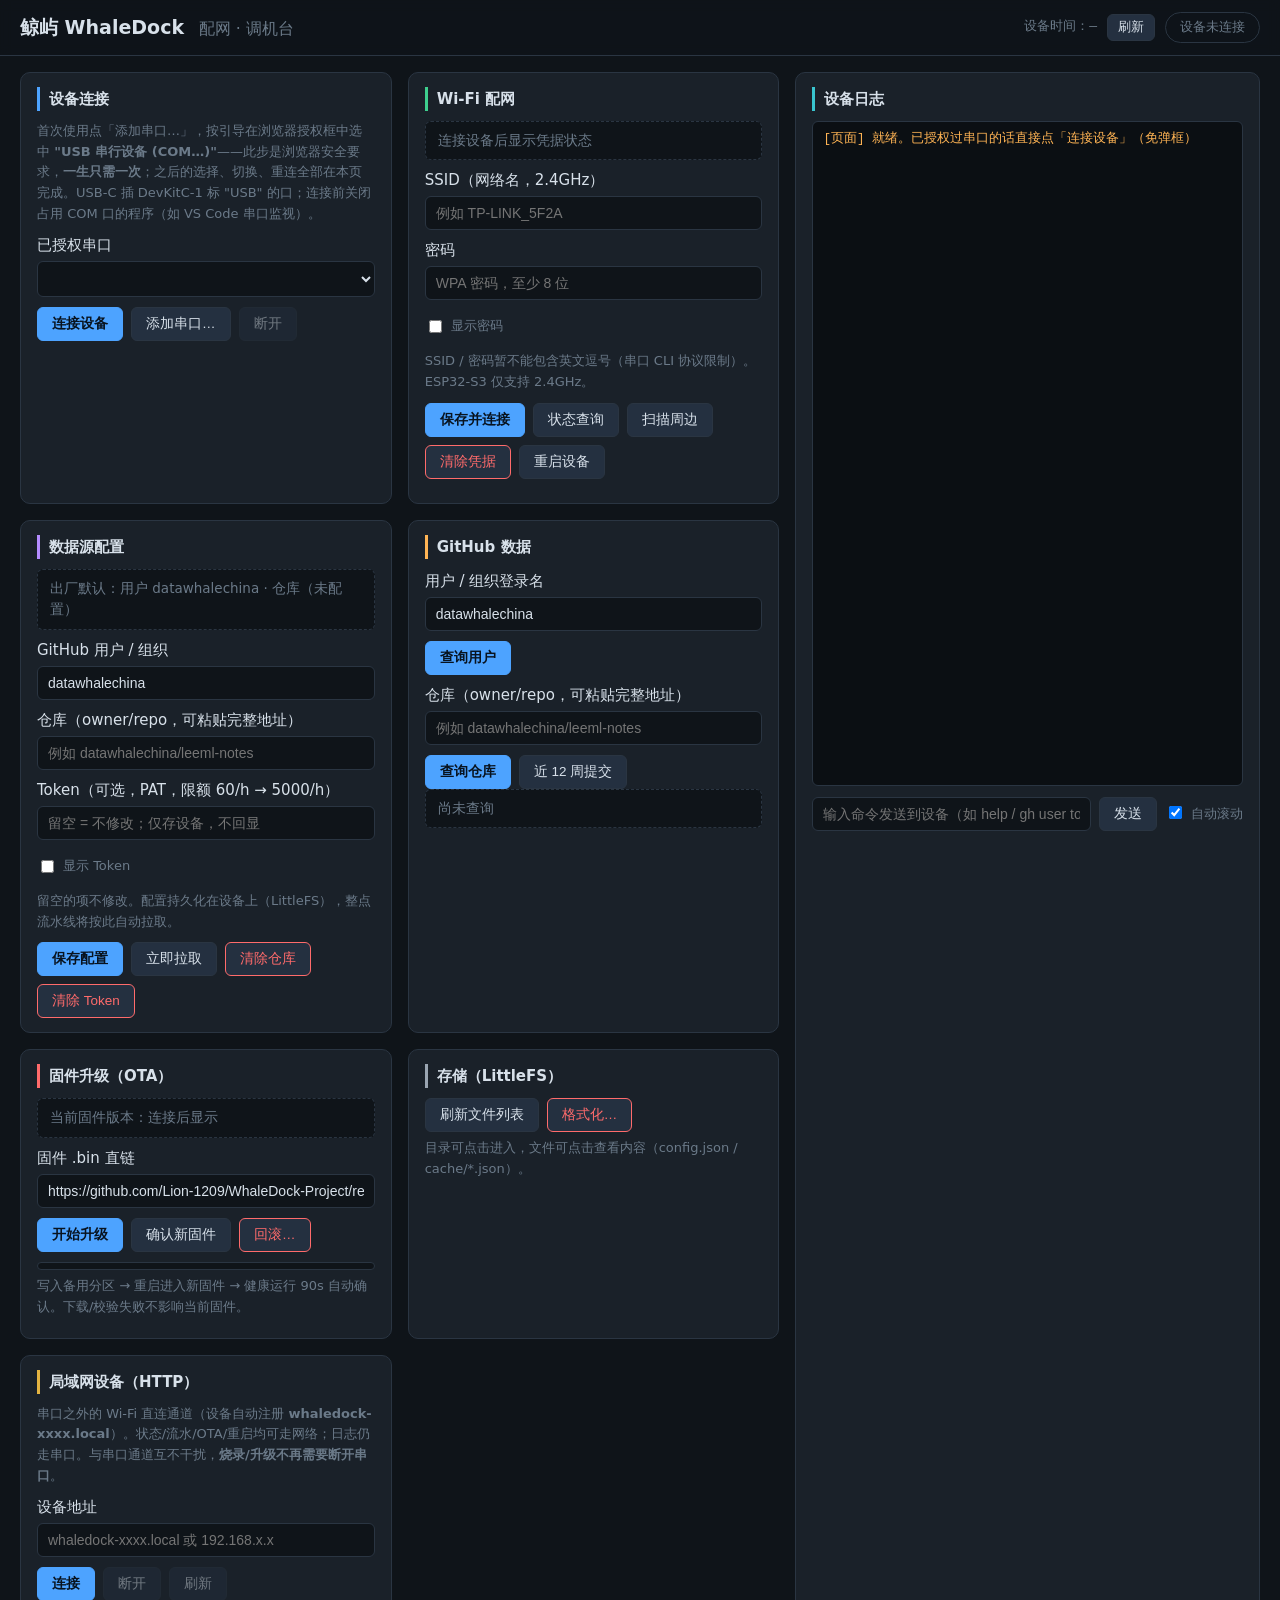
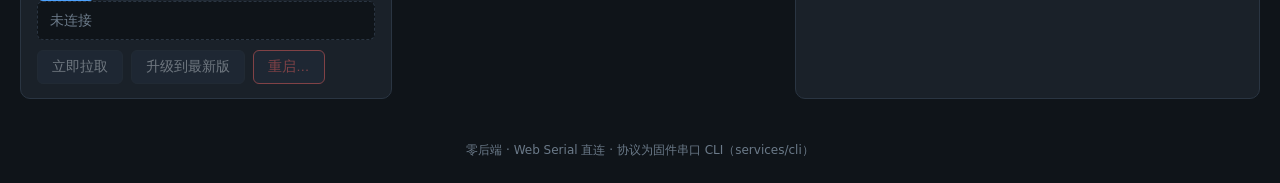
==== console/index.html @ 6c47d434 "feat: 设备 HTTP API + mDNS（D2）——局域网通道 + console 网络设备卡 固件（services/webapi）： - WebServer(:80) JSON 接口：/a" ====
<!doctype html>
<html lang="zh-CN">
<head>
  <meta charset="utf-8">
  <meta name="viewport" content="width=device-width, initial-scale=1">
  <title>鲸屿 WhaleDock · 配网调机台</title>
  <link rel="stylesheet" href="css/style.css">
</head>
<body>
  <header>
    <h1>鲸屿 WhaleDock <small>配网 · 调机台</small></h1>
    <div class="header-right">
      <span id="dev-time" class="dev-time">设备时间：—</span>
      <button id="btn-time" class="ghost">刷新</button>
      <div id="badge" class="badge off">设备未连接</div>
    </div>
  </header>

  <main>
    <!-- 仪表盘网格：控制卡 2×2 + 存储跨列，日志右区通栏（见 style.css 布局规则） -->

      <section class="card c-device">
        <h2>设备连接</h2>
        <p class="hint">首次使用点「添加串口…」，按引导在浏览器授权框中选中 <b>"USB 串行设备 (COM…)"</b>——此步是浏览器安全要求，<b>一生只需一次</b>；之后的选择、切换、重连全部在本页完成。USB-C 插 DevKitC-1 标 "USB" 的口；连接前关闭占用 COM 口的程序（如 VS Code 串口监视）。</p>
        <label id="port-area" hidden>已授权串口
          <select id="port-select"></select>
        </label>
        <div class="row">
          <button id="btn-connect" class="primary">连接设备</button>
          <button id="btn-add">添加串口…</button>
          <button id="btn-disconnect" disabled>断开</button>
        </div>
        <div id="pick-modal" class="modal" hidden>
          <div class="modal-box">
            <h3>浏览器串口授权（仅首次）</h3>
            <p>点「继续」后，浏览器会弹出它自己的串口选择框：<br>选择名称为 <b>USB 串行设备 (COM…)</b> 的端口并点「连接」。<br>这是浏览器的安全机制，授权一次后本页将直接连接，不再出现。</p>
            <div class="row">
              <button id="btn-pick-go" class="primary">继续</button>
              <button id="btn-pick-cancel">取消</button>
            </div>
          </div>
        </div>
      </section>

      <section class="card c-wifi">
        <h2>Wi-Fi 配网</h2>
        <div id="wifi-state" class="wifi-state">连接设备后显示凭据状态</div>
        <form id="wifi-form">
          <label>SSID（网络名，2.4GHz）
            <input id="ssid" type="text" placeholder="例如 TP-LINK_5F2A" autocomplete="off" required>
          </label>
          <label>密码
            <input id="pass" type="password" placeholder="WPA 密码，至少 8 位" autocomplete="off" minlength="8" required>
          </label>
          <label class="inline"><input id="show-pass" type="checkbox"> 显示密码</label>
          <p class="hint">SSID / 密码暂不能包含英文逗号（串口 CLI 协议限制）。ESP32-S3 仅支持 2.4GHz。</p>
          <div class="row">
            <button type="submit" class="primary">保存并连接</button>
            <button type="button" id="btn-status">状态查询</button>
            <button type="button" id="btn-scan">扫描周边</button>
            <button type="button" id="btn-clear" class="danger">清除凭据</button>
            <button type="button" id="btn-reboot">重启设备</button>
          </div>
        </form>
        <div id="scan-list" class="scan-list"></div>
      </section>

      <section class="card c-config">
        <h2>数据源配置</h2>
        <div id="cfg-state" class="wifi-state">连接设备后显示当前配置</div>
        <form id="cfg-form">
          <label>GitHub 用户 / 组织
            <input id="cfg-user" type="text" placeholder="例如 datawhalechina" autocomplete="off">
          </label>
          <label>仓库（owner/repo，可粘贴完整地址）
            <input id="cfg-repo" type="text" placeholder="例如 datawhalechina/leeml-notes" autocomplete="off">
          </label>
          <label>Token（可选，PAT，限额 60/h → 5000/h）
            <input id="cfg-token" type="password" placeholder="留空 = 不修改；仅存设备，不回显" autocomplete="off">
          </label>
          <label class="inline"><input id="show-token" type="checkbox"> 显示 Token</label>
          <p class="hint">留空的项不修改。配置持久化在设备上（LittleFS），整点流水线将按此自动拉取。</p>
          <div class="row">
            <button type="submit" class="primary">保存配置</button>
            <button type="button" id="btn-pipe">立即拉取</button>
            <button type="button" id="btn-cfg-clear-repo" class="danger">清除仓库</button>
            <button type="button" id="btn-cfg-clear-token" class="danger">清除 Token</button>
          </div>
        </form>
      </section>

      <section class="card c-gh">
        <h2>GitHub 数据</h2>
        <label>用户 / 组织登录名
          <input id="gh-user" type="text" placeholder="例如 torvalds 或 datawhalechina" autocomplete="off">
        </label>
        <div class="row">
          <button type="button" id="btn-gh-user" class="primary">查询用户</button>
        </div>
        <label>仓库（owner/repo，可粘贴完整地址）
          <input id="gh-repo" type="text" placeholder="例如 datawhalechina/leeml-notes" autocomplete="off">
        </label>
        <div class="row">
          <button type="button" id="btn-gh-repo" class="primary">查询仓库</button>
          <button type="button" id="btn-gh-commits">近 12 周提交</button>
        </div>
        <div id="gh-result" class="wifi-state">尚未查询</div>
        <div id="gh-bars" class="bars"></div>
      </section>

      <section class="card c-ota">
        <h2>固件升级（OTA）</h2>
        <div id="ota-state" class="wifi-state">当前固件版本：连接后显示</div>
        <label>固件 .bin 直链
          <input id="ota-url" type="text" value="https://github.com/Lion-1209/WhaleDock-Project/releases/latest/download/firmware.bin" autocomplete="off">
        </label>
        <div class="row">
          <button type="button" id="btn-ota" class="primary">开始升级</button>
          <button type="button" id="btn-ota-confirm">确认新固件</button>
          <button type="button" id="btn-ota-rollback" class="danger">回滚…</button>
        </div>
        <div class="progress"><div id="ota-progress"></div></div>
        <p class="hint">写入备用分区 → 重启进入新固件 → 健康运行 90s 自动确认。下载/校验失败不影响当前固件。</p>
      </section>

      <section class="card c-store">
        <h2>存储（LittleFS）</h2>
        <div class="row tight">
          <button type="button" id="btn-fs-refresh">刷新文件列表</button>
          <button type="button" id="btn-fs-format" class="danger">格式化…</button>
        </div>
        <p class="hint">目录可点击进入，文件可点击查看内容（config.json / cache/*.json）。</p>
        <div id="fs-list" class="scan-list"></div>
        <pre id="fs-content" class="fs-content"></pre>
      </section>

      <section class="card c-net">
        <h2>局域网设备（HTTP）</h2>
        <p class="hint">串口之外的 Wi-Fi 直连通道（设备自动注册 <b>whaledock-xxxx.local</b>）。状态/流水/OTA/重启均可走网络；日志仍走串口。与串口通道互不干扰，<b>烧录/升级不再需要断开串口</b>。</p>
        <label>设备地址
          <input id="net-host" type="text" placeholder="whaledock-xxxx.local 或 192.168.x.x" autocomplete="off">
        </label>
        <div class="row">
          <button type="button" id="btn-net" class="primary">连接</button>
          <button type="button" id="btn-net-off" disabled>断开</button>
          <button type="button" id="btn-net-refresh" disabled>刷新</button>
        </div>
        <div id="net-state" class="wifi-state">未连接</div>
        <div class="row">
          <button type="button" id="btn-net-pipe" disabled>立即拉取</button>
          <button type="button" id="btn-net-ota" disabled>升级到最新版</button>
          <button type="button" id="btn-net-reboot" class="danger" disabled>重启…</button>
        </div>
      </section>

    <section class="card c-log log-card">
        <h2>设备日志</h2>
        <div id="log" class="log"></div>
        <div class="row cmd-row">
          <input id="cmd" type="text" placeholder="输入命令发送到设备（如 help / gh user torvalds），回车发送" autocomplete="off">
          <button id="btn-send">发送</button>
          <label class="inline"><input id="autoscroll" type="checkbox" checked> 自动滚动</label>
        </div>
      </section>
  </main>

  <footer>零后端 · Web Serial 直连 · 协议为固件串口 CLI（services/cli）</footer>

  <script type="module" src="js/app.js"></script>
</body>
</html>
---- console/css/style.css ----
/* 鲸屿 WhaleDock · 配网调机台 —— 桌面双栏工作台布局，无框架无依赖 */

:root {
  --bg: #0f1419;
  --card: #1a2129;
  --border: #2a3542;
  --text: #d8e1ea;
  --dim: #6b7a89;
  --accent: #4da3ff;
  --green: #3ecf8e;
  --red: #ff6b6b;
  --orange: #ffb454;
  --teal: #39c5cf;
}

* { box-sizing: border-box; }

body {
  margin: 0;
  background: var(--bg);
  color: var(--text);
  font: 15px/1.6 "Segoe UI", "Microsoft YaHei", system-ui, sans-serif;
}

/* ---- 顶栏：吸顶 + 时间/徽标常驻 ---- */
header {
  position: sticky;
  top: 0;
  z-index: 5;
  display: flex;
  align-items: center;
  justify-content: space-between;
  flex-wrap: wrap;
  gap: 10px;
  padding: 12px 20px;
  border-bottom: 1px solid var(--border);
  background: rgba(15, 20, 25, 0.92);
  backdrop-filter: blur(6px);
}

h1 { font-size: 19px; margin: 0; }
h1 small { color: var(--dim); font-weight: 400; margin-left: 8px; }
h2 { font-size: 15px; margin: 0 0 10px; padding-left: 9px; border-left: 3px solid var(--dim); }

.header-right { display: flex; align-items: center; gap: 10px; flex-wrap: wrap; }

/* ---- 仪表盘网格：控制卡 2×2 + 存储跨两列，日志右侧通栏 ---- */
main {
  max-width: 1560px;
  margin: 0 auto;
  padding: 16px 20px 32px;
  display: grid;
  grid-template-columns: minmax(300px, 1fr) minmax(300px, 1fr) minmax(420px, 1.25fr);
  gap: 16px;
  align-items: stretch;
}

.c-device { grid-column: 1; grid-row: 1; }
.c-wifi   { grid-column: 2; grid-row: 1; }
.c-config { grid-column: 1; grid-row: 2; }
.c-gh     { grid-column: 2; grid-row: 2; }
.c-ota    { grid-column: 1; grid-row: 3; }
.c-store  { grid-column: 2; grid-row: 3; }
.c-net    { grid-column: 1; grid-row: 4; }
.log-card { grid-column: 3; grid-row: 1 / span 4; position: sticky; top: 70px; }

.log-card { display: flex; flex-direction: column; min-width: 0; }
.c-device h2 { border-color: var(--accent); }
.c-wifi h2 { border-color: var(--green); }
.c-config h2 { border-color: #b48cff; }
.c-gh h2 { border-color: var(--orange); }
.c-ota h2 { border-color: var(--red); }
.c-store h2 { border-color: #9aa5b1; }
.c-net h2 { border-color: #e3b341; }
.c-log h2 { border-color: var(--teal); }

.card {
  background: var(--card);
  border: 1px solid var(--border);
  border-radius: 10px;
  padding: 14px 16px;
}

.hint { color: var(--dim); font-size: 13px; margin: 6px 0; }

.row { display: flex; gap: 8px; flex-wrap: wrap; align-items: center; margin-top: 10px; }
.row.tight { margin-top: 0; }

label { display: block; margin: 8px 0; }
label.inline { display: inline-flex; align-items: center; gap: 6px; color: var(--dim); font-size: 13px; }

input[type="text"], input[type="password"], select {
  width: 100%;
  padding: 8px 10px;
  margin-top: 4px;
  background: var(--bg);
  color: var(--text);
  border: 1px solid var(--border);
  border-radius: 6px;
  font-size: 14px;
}
input:focus { outline: 1px solid var(--accent); }

button {
  padding: 7px 14px;
  background: #243040;
  color: var(--text);
  border: 1px solid var(--border);
  border-radius: 6px;
  font-size: 13.5px;
  cursor: pointer;
}
button:hover:not(:disabled) { border-color: var(--accent); }
button:disabled { opacity: 0.45; cursor: not-allowed; }
button.primary { background: var(--accent); border-color: var(--accent); color: #08131f; font-weight: 600; }
button.danger { border-color: var(--red); color: var(--red); }
button.ghost { padding: 4px 10px; font-size: 12.5px; }

.badge {
  padding: 4px 14px;
  border-radius: 999px;
  font-size: 13px;
  border: 1px solid var(--border);
  color: var(--dim);
  white-space: nowrap;
}
.badge.off { color: var(--dim); }
.badge.unprovisioned { color: var(--orange); border-color: var(--orange); }
.badge.connecting { color: var(--accent); border-color: var(--accent); }
.badge.connected { color: var(--green); border-color: var(--green); }
.badge.retrying { color: var(--red); border-color: var(--red); }

.dev-time { color: var(--dim); font-size: 13px; font-family: Consolas, monospace; white-space: nowrap; }

.wifi-state {
  font-size: 13.5px;
  padding: 8px 12px;
  border-radius: 6px;
  background: var(--bg);
  border: 1px dashed var(--border);
  color: var(--dim);
  word-break: break-all;
  white-space: pre-line;
}
.wifi-state.ok { color: var(--green); border-color: var(--green); }
.wifi-state.warn { color: var(--orange); border-color: var(--orange); }

/* Wi-Fi 扫描结果：可点击回填 SSID */
.scan-list { margin-top: 10px; display: grid; gap: 4px; max-height: 220px; overflow-y: auto; }
.scan-item {
  display: flex;
  justify-content: space-between;
  gap: 12px;
  padding: 5px 10px;
  background: var(--bg);
  border: 1px solid var(--border);
  border-radius: 6px;
  font-size: 13px;
  cursor: pointer;
}
.scan-item:hover { border-color: var(--accent); }
.scan-item .meta { color: var(--dim); white-space: nowrap; }

/* 近 12 周提交柱状图 */
.bars {
  display: flex;
  align-items: flex-end;
  gap: 3px;
  height: 64px;
  margin-top: 10px;
}
.bar {
  flex: 1;
  background: var(--orange);
  border-radius: 2px 2px 0 0;
  min-height: 3px;
}

/* 存储卡：文件内容查看 */
.fs-content {
  background: #0b0f13;
  border: 1px solid var(--border);
  border-radius: 6px;
  padding: 8px 10px;
  margin: 8px 0 0;
  max-height: 180px;
  overflow: auto;
  font: 12px/1.5 Consolas, monospace;
  white-space: pre-wrap;
  word-break: break-all;
  color: var(--text);
}
.fs-content:empty { display: none; }

/* OTA 升级进度条 */
.progress {
  height: 8px;
  margin-top: 10px;
  background: var(--bg);
  border: 1px solid var(--border);
  border-radius: 4px;
  overflow: hidden;
}
.progress > div {
  height: 100%;
  width: 0;
  background: var(--red);
  transition: width 0.3s;
}

/* ---- 日志台：粘性、占满视口高度 ---- */
.log-card {
  position: sticky;
  top: 70px;
  flex: 1;
  display: flex;
  flex-direction: column;
  min-width: 0;
}

.log {
  background: #0b0f13;
  border: 1px solid var(--border);
  border-radius: 6px;
  height: calc(100vh - 235px);
  min-height: 320px;
  overflow-y: auto;
  padding: 8px 10px;
  font: 12.5px/1.5 Consolas, "Cascadia Mono", monospace;
  white-space: pre-wrap;
  word-break: break-all;
}

.log .dim { color: var(--dim); }
.log .wifi { color: var(--green); }
.log .page { color: var(--orange); }

.cmd-row input { flex: 1; margin-top: 0; }

/* ---- 弹窗 ---- */
.modal {
  position: fixed;
  inset: 0;
  background: rgba(0, 0, 0, 0.6);
  display: flex;
  align-items: center;
  justify-content: center;
  z-index: 10;
}
.modal[hidden] { display: none; }
.modal-box {
  background: var(--card);
  border: 1px solid var(--border);
  border-radius: 10px;
  padding: 20px 24px;
  max-width: 400px;
}
.modal-box h3 { margin: 0 0 8px; font-size: 16px; }

footer {
  text-align: center;
  color: var(--dim);
  font-size: 12px;
  padding: 10px 0 22px;
}

/* ---- 窄屏：先退为两栏卡片 + 日志通栏，再退单列 ---- */
@media (max-width: 1240px) {
  main { grid-template-columns: 1fr 1fr; }
  .c-device, .c-wifi, .c-config, .c-gh, .c-ota, .c-store, .c-net, .log-card {
    grid-column: auto;
    grid-row: auto;
  }
  .log-card { grid-column: 1 / -1; position: static; }
  .log { height: 320px; }
}

@media (max-width: 760px) {
  main { grid-template-columns: 1fr; }
  header { position: static; }
}
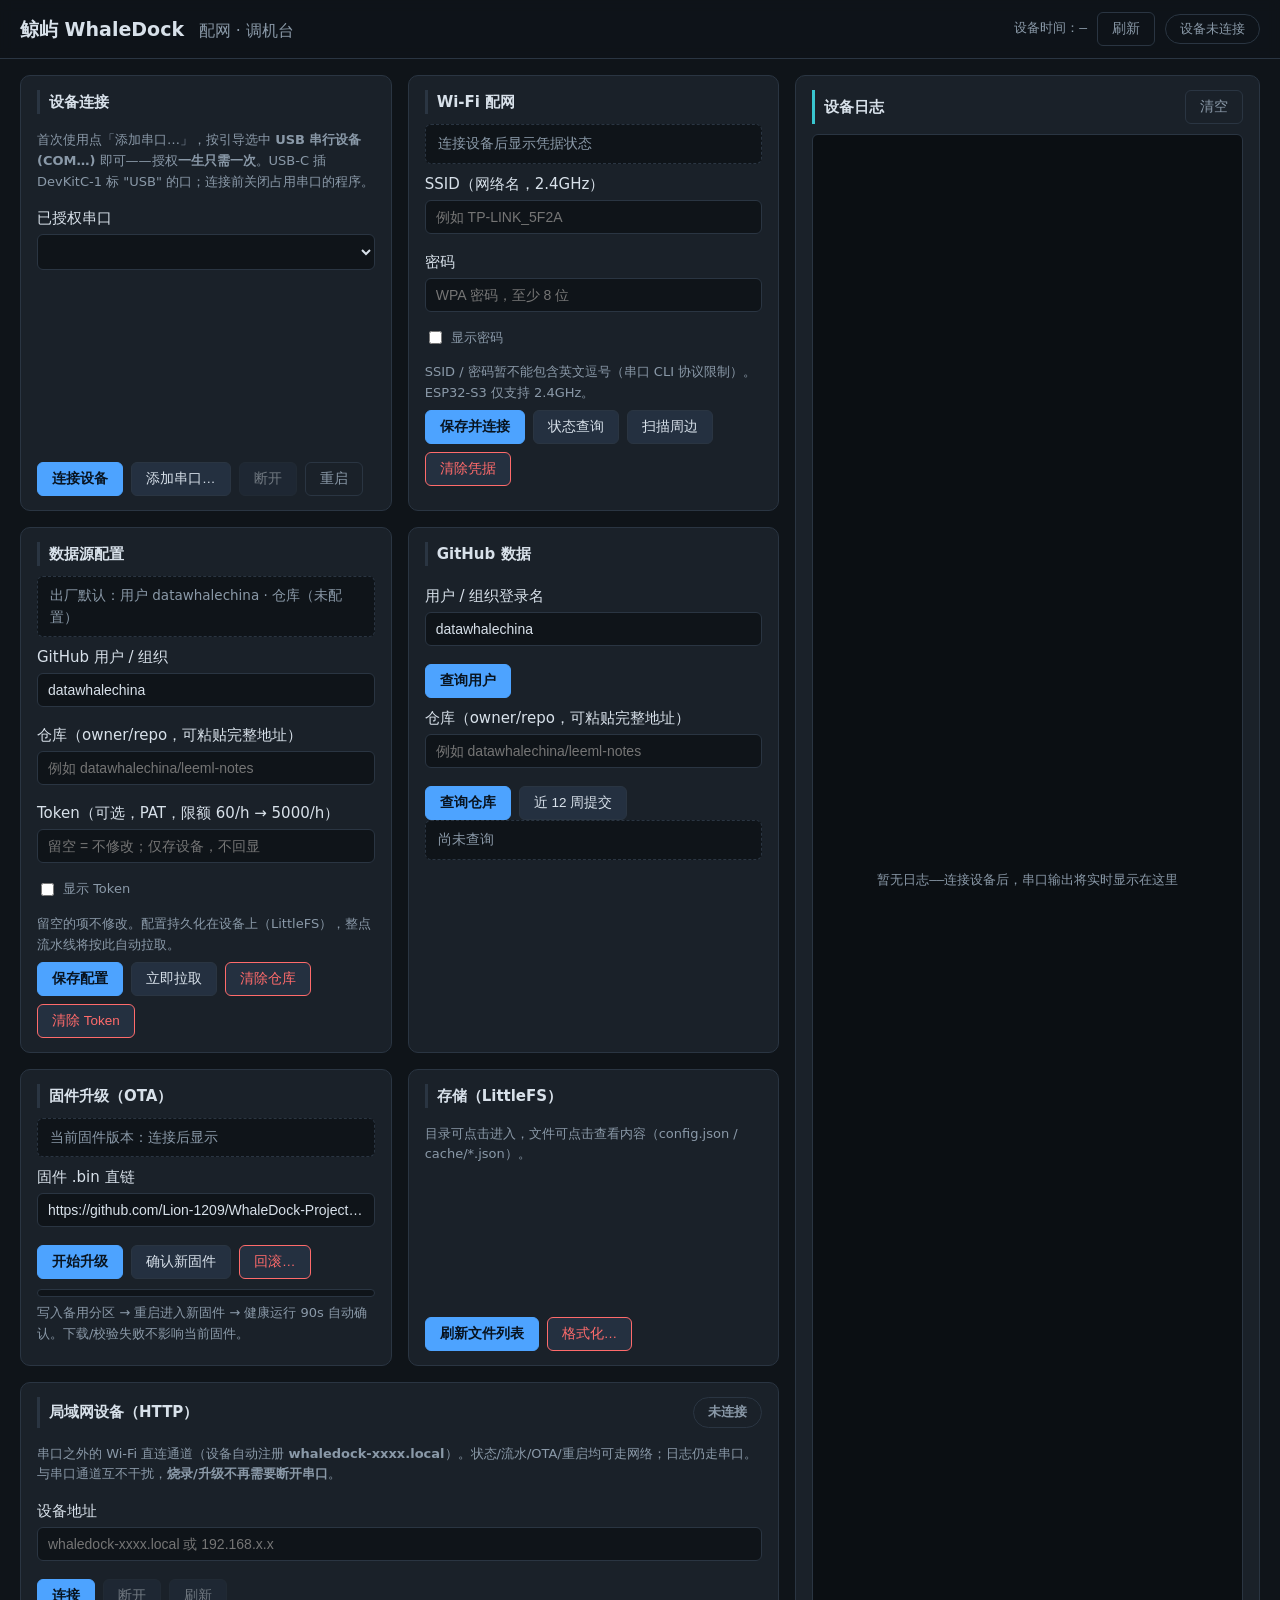
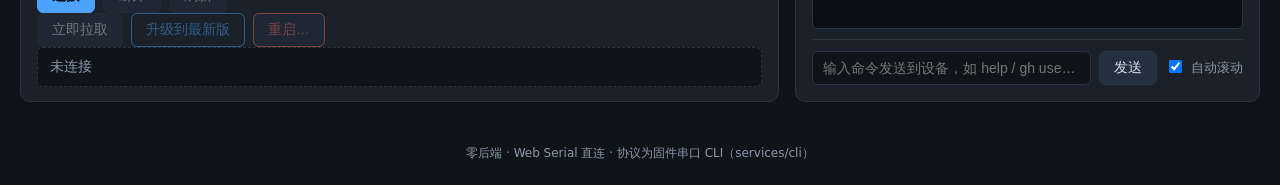
==== commit b9e40f7f: "fix: console 布局修复与审美改版 - 结构修复：宽/中屏网格空洞（c-net 跨列）、对比度 WCAG AA、按钮孤行 - 审美改版（三轮视觉走查验收通过）：   等高卡片+操作行吸底 /" ====
--- a/console/index.html
+++ b/console/index.html
@@ -4,7 +4,7 @@
   <meta charset="utf-8">
   <meta name="viewport" content="width=device-width, initial-scale=1">
   <title>鲸屿 WhaleDock · 配网调机台</title>
-  <link rel="stylesheet" href="css/style.css">
+  <link rel="stylesheet" href="css/style.css?v=20260920f">
 </head>
 <body>
   <header>
@@ -21,7 +21,7 @@
 
       <section class="card c-device">
         <h2>设备连接</h2>
-        <p class="hint">首次使用点「添加串口…」，按引导在浏览器授权框中选中 <b>"USB 串行设备 (COM…)"</b>——此步是浏览器安全要求，<b>一生只需一次</b>；之后的选择、切换、重连全部在本页完成。USB-C 插 DevKitC-1 标 "USB" 的口；连接前关闭占用 COM 口的程序（如 VS Code 串口监视）。</p>
+        <p class="hint">首次使用点「添加串口…」，按引导选中 <b>USB 串行设备 (COM…)</b> 即可——授权<b>一生只需一次</b>。USB-C 插 DevKitC-1 标 "USB" 的口；连接前关闭占用串口的程序。</p>
         <label id="port-area" hidden>已授权串口
           <select id="port-select"></select>
         </label>
@@ -29,6 +29,7 @@
           <button id="btn-connect" class="primary">连接设备</button>
           <button id="btn-add">添加串口…</button>
           <button id="btn-disconnect" disabled>断开</button>
+          <button type="button" id="btn-reboot" class="ghost">重启</button>
         </div>
         <div id="pick-modal" class="modal" hidden>
           <div class="modal-box">
@@ -59,7 +60,6 @@
             <button type="button" id="btn-status">状态查询</button>
             <button type="button" id="btn-scan">扫描周边</button>
             <button type="button" id="btn-clear" class="danger">清除凭据</button>
-            <button type="button" id="btn-reboot">重启设备</button>
           </div>
         </form>
         <div id="scan-list" class="scan-list"></div>
@@ -125,39 +125,44 @@
 
       <section class="card c-store">
         <h2>存储（LittleFS）</h2>
-        <div class="row tight">
-          <button type="button" id="btn-fs-refresh">刷新文件列表</button>
-          <button type="button" id="btn-fs-format" class="danger">格式化…</button>
-        </div>
         <p class="hint">目录可点击进入，文件可点击查看内容（config.json / cache/*.json）。</p>
         <div id="fs-list" class="scan-list"></div>
         <pre id="fs-content" class="fs-content"></pre>
+        <div class="row">
+          <button type="button" id="btn-fs-refresh" class="primary">刷新文件列表</button>
+          <button type="button" id="btn-fs-format" class="danger">格式化…</button>
+        </div>
       </section>
 
       <section class="card c-net">
-        <h2>局域网设备（HTTP）</h2>
+        <h2>局域网设备（HTTP）<span id="net-badge" class="badge off">未连接</span></h2>
         <p class="hint">串口之外的 Wi-Fi 直连通道（设备自动注册 <b>whaledock-xxxx.local</b>）。状态/流水/OTA/重启均可走网络；日志仍走串口。与串口通道互不干扰，<b>烧录/升级不再需要断开串口</b>。</p>
-        <label>设备地址
-          <input id="net-host" type="text" placeholder="whaledock-xxxx.local 或 192.168.x.x" autocomplete="off">
-        </label>
-        <div class="row">
-          <button type="button" id="btn-net" class="primary">连接</button>
-          <button type="button" id="btn-net-off" disabled>断开</button>
-          <button type="button" id="btn-net-refresh" disabled>刷新</button>
+        <div class="net-left">
+          <label>设备地址
+            <input id="net-host" type="text" placeholder="whaledock-xxxx.local 或 192.168.x.x" autocomplete="off">
+          </label>
+          <div id="net-hint" class="hint" hidden></div>
+          <div class="row">
+            <button type="button" id="btn-net" class="primary">连接</button>
+            <button type="button" id="btn-net-off" disabled>断开</button>
+            <button type="button" id="btn-net-refresh" disabled>刷新</button>
+          </div>
+          <div class="row">
+            <button type="button" id="btn-net-pipe" disabled>立即拉取</button>
+            <button type="button" id="btn-net-ota" class="flat" disabled>升级到最新版</button>
+            <button type="button" id="btn-net-reboot" class="danger" disabled>重启…</button>
+          </div>
         </div>
-        <div id="net-state" class="wifi-state">未连接</div>
-        <div class="row">
-          <button type="button" id="btn-net-pipe" disabled>立即拉取</button>
-          <button type="button" id="btn-net-ota" disabled>升级到最新版</button>
-          <button type="button" id="btn-net-reboot" class="danger" disabled>重启…</button>
+        <div class="net-right">
+          <div id="net-state" class="wifi-state">未连接</div>
         </div>
       </section>
 
     <section class="card c-log log-card">
-        <h2>设备日志</h2>
+        <h2>设备日志<button type="button" id="btn-log-clear" class="ghost">清空</button></h2>
         <div id="log" class="log"></div>
         <div class="row cmd-row">
-          <input id="cmd" type="text" placeholder="输入命令发送到设备（如 help / gh user torvalds），回车发送" autocomplete="off">
+          <input id="cmd" type="text" placeholder="输入命令发送到设备，如 help / gh user torvalds，回车发送" autocomplete="off">
           <button id="btn-send">发送</button>
           <label class="inline"><input id="autoscroll" type="checkbox" checked> 自动滚动</label>
         </div>
@@ -166,6 +171,6 @@
 
   <footer>零后端 · Web Serial 直连 · 协议为固件串口 CLI（services/cli）</footer>
 
-  <script type="module" src="js/app.js"></script>
+  <script type="module" src="js/app.js?v=20260920d"></script>
 </body>
 </html>
--- a/console/css/style.css
+++ b/console/css/style.css
@@ -5,7 +5,7 @@
   --card: #1a2129;
   --border: #2a3542;
   --text: #d8e1ea;
-  --dim: #6b7a89;
+  --dim: #8a99a8;
   --accent: #4da3ff;
   --green: #3ecf8e;
   --red: #ff6b6b;
@@ -40,7 +40,7 @@
 
 h1 { font-size: 19px; margin: 0; }
 h1 small { color: var(--dim); font-weight: 400; margin-left: 8px; }
-h2 { font-size: 15px; margin: 0 0 10px; padding-left: 9px; border-left: 3px solid var(--dim); }
+h2 { font-size: 15px; font-weight: 600; margin: 0 0 10px; padding-left: 9px; border-left: 3px solid var(--border); }
 
 .header-right { display: flex; align-items: center; gap: 10px; flex-wrap: wrap; }
 
@@ -52,7 +52,6 @@
   display: grid;
   grid-template-columns: minmax(300px, 1fr) minmax(300px, 1fr) minmax(420px, 1.25fr);
   gap: 16px;
-  align-items: stretch;
 }
 
 .c-device { grid-column: 1; grid-row: 1; }
@@ -61,24 +60,35 @@
 .c-gh     { grid-column: 2; grid-row: 2; }
 .c-ota    { grid-column: 1; grid-row: 3; }
 .c-store  { grid-column: 2; grid-row: 3; }
-.c-net    { grid-column: 1; grid-row: 4; }
+.c-net    { grid-column: 1 / span 2; grid-row: 4; }
 .log-card { grid-column: 3; grid-row: 1 / span 4; position: sticky; top: 70px; }
 
 .log-card { display: flex; flex-direction: column; min-width: 0; }
-.c-device h2 { border-color: var(--accent); }
-.c-wifi h2 { border-color: var(--green); }
-.c-config h2 { border-color: #b48cff; }
-.c-gh h2 { border-color: var(--orange); }
-.c-ota h2 { border-color: var(--red); }
-.c-store h2 { border-color: #9aa5b1; }
-.c-net h2 { border-color: #e3b341; }
-.c-log h2 { border-color: var(--teal); }
+
+/* 等高卡片：操作行吸附卡底，同行多余高度成为卡内呼吸空间而非裸背景 */
+.c-device > .row { margin-top: auto; }
+#wifi-form, #cfg-form { display: flex; flex-direction: column; flex: 1; }
+#wifi-form .row, #cfg-form .row { margin-top: auto; }
+.c-store > .scan-list { flex: 1; }
+
+/* 局域网卡双栏：左操作、右诊断，通栏宽度下不左重右轻 */
+.c-net { display: grid; grid-template-columns: 1.1fr 0.9fr; column-gap: 18px; align-items: stretch; }
+.c-net > h2, .c-net > .hint { grid-column: 1 / -1; }
+.net-left { display: flex; flex-direction: column; }
+.net-left .row:last-child { margin-top: auto; }
+.net-right { display: flex; flex-direction: column; }
+.net-right > .wifi-state { flex: 1; }
+
+.c-log h2 { display: flex; justify-content: space-between; align-items: center; border-color: var(--teal); }
+.c-net h2 { display: flex; justify-content: space-between; align-items: center; }
 
 .card {
   background: var(--card);
   border: 1px solid var(--border);
   border-radius: 10px;
   padding: 14px 16px;
+  display: flex;
+  flex-direction: column;
 }
 
 .hint { color: var(--dim); font-size: 13px; margin: 6px 0; }
@@ -98,6 +108,7 @@
   border: 1px solid var(--border);
   border-radius: 6px;
   font-size: 14px;
+  text-overflow: ellipsis;
 }
 input:focus { outline: 1px solid var(--accent); }
 
@@ -114,7 +125,8 @@
 button:disabled { opacity: 0.45; cursor: not-allowed; }
 button.primary { background: var(--accent); border-color: var(--accent); color: #08131f; font-weight: 600; }
 button.danger { border-color: var(--red); color: var(--red); }
-button.ghost { padding: 4px 10px; font-size: 12.5px; }
+button.ghost { padding: 7px 14px; font-size: 13.5px; background: transparent; color: var(--dim); }
+button.flat { background: transparent; border-color: var(--accent); color: var(--accent); }
 
 .badge {
   padding: 4px 14px;
@@ -222,8 +234,8 @@
   background: #0b0f13;
   border: 1px solid var(--border);
   border-radius: 6px;
-  height: calc(100vh - 235px);
-  min-height: 320px;
+  flex: 1;
+  min-height: 300px;
   overflow-y: auto;
   padding: 8px 10px;
   font: 12.5px/1.5 Consolas, "Cascadia Mono", monospace;
@@ -231,10 +243,21 @@
   word-break: break-all;
 }
 
+.log:empty {
+  display: flex;
+  align-items: center;
+  justify-content: center;
+}
+.log:empty::before {
+  content: '暂无日志——连接设备后，串口输出将实时显示在这里';
+  color: var(--dim);
+}
+
 .log .dim { color: var(--dim); }
 .log .wifi { color: var(--green); }
 .log .page { color: var(--orange); }
 
+.cmd-row { margin-top: 10px; padding-top: 10px; border-top: 1px solid var(--border); }
 .cmd-row input { flex: 1; margin-top: 0; }
 
 /* ---- 弹窗 ---- */
@@ -272,10 +295,12 @@
     grid-row: auto;
   }
   .log-card { grid-column: 1 / -1; position: static; }
-  .log { height: 320px; }
+  .c-net { grid-column: 1 / -1; }
+  .log { flex: none; height: 320px; }
 }
 
 @media (max-width: 760px) {
   main { grid-template-columns: 1fr; }
+  .c-net { grid-template-columns: 1fr; }
   header { position: static; }
 }
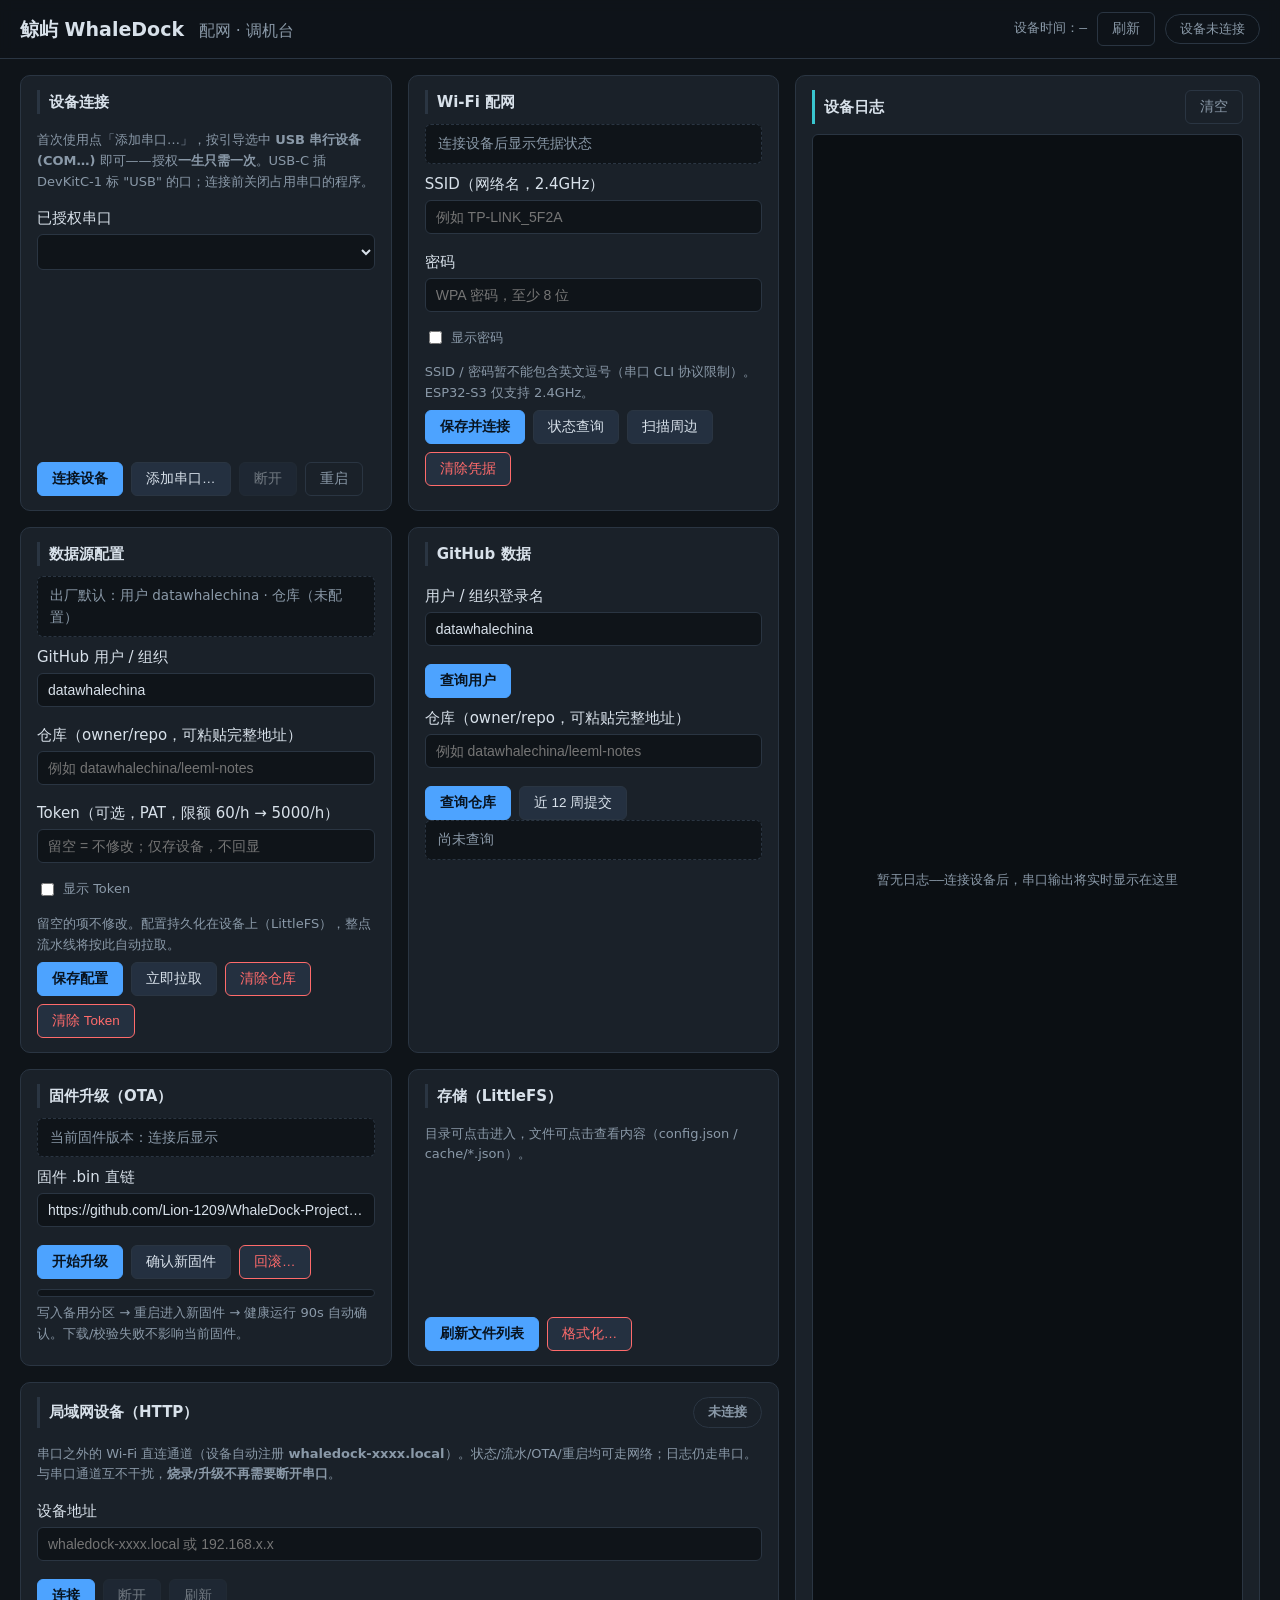
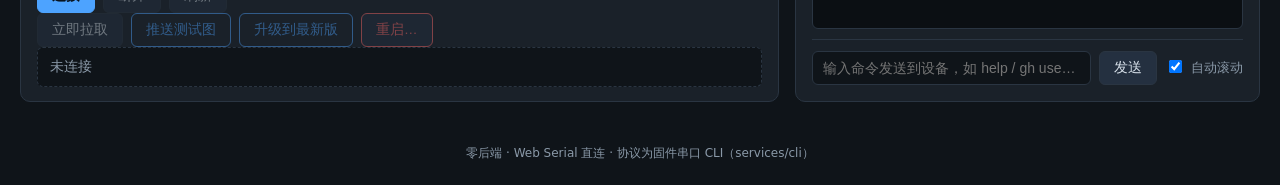
==== commit d3e119d8: "feat: B3 位图通道实机验收通过（v0.8.0）——HTTP 三平面上屏 + 网页推图，M2 收官 - 固件 /api/display/{bw|red|yellow}?off= 分块 b64 三" ====
--- a/console/index.html
+++ b/console/index.html
@@ -149,6 +149,7 @@
           </div>
           <div class="row">
             <button type="button" id="btn-net-pipe" disabled>立即拉取</button>
+            <button type="button" id="btn-net-demo" class="flat" disabled>推送测试图</button>
             <button type="button" id="btn-net-ota" class="flat" disabled>升级到最新版</button>
             <button type="button" id="btn-net-reboot" class="danger" disabled>重启…</button>
           </div>
@@ -171,6 +172,6 @@
 
   <footer>零后端 · Web Serial 直连 · 协议为固件串口 CLI（services/cli）</footer>
 
-  <script type="module" src="js/app.js?v=20260920d"></script>
+  <script type="module" src="js/app.js?v=20260923a"></script>
 </body>
 </html>
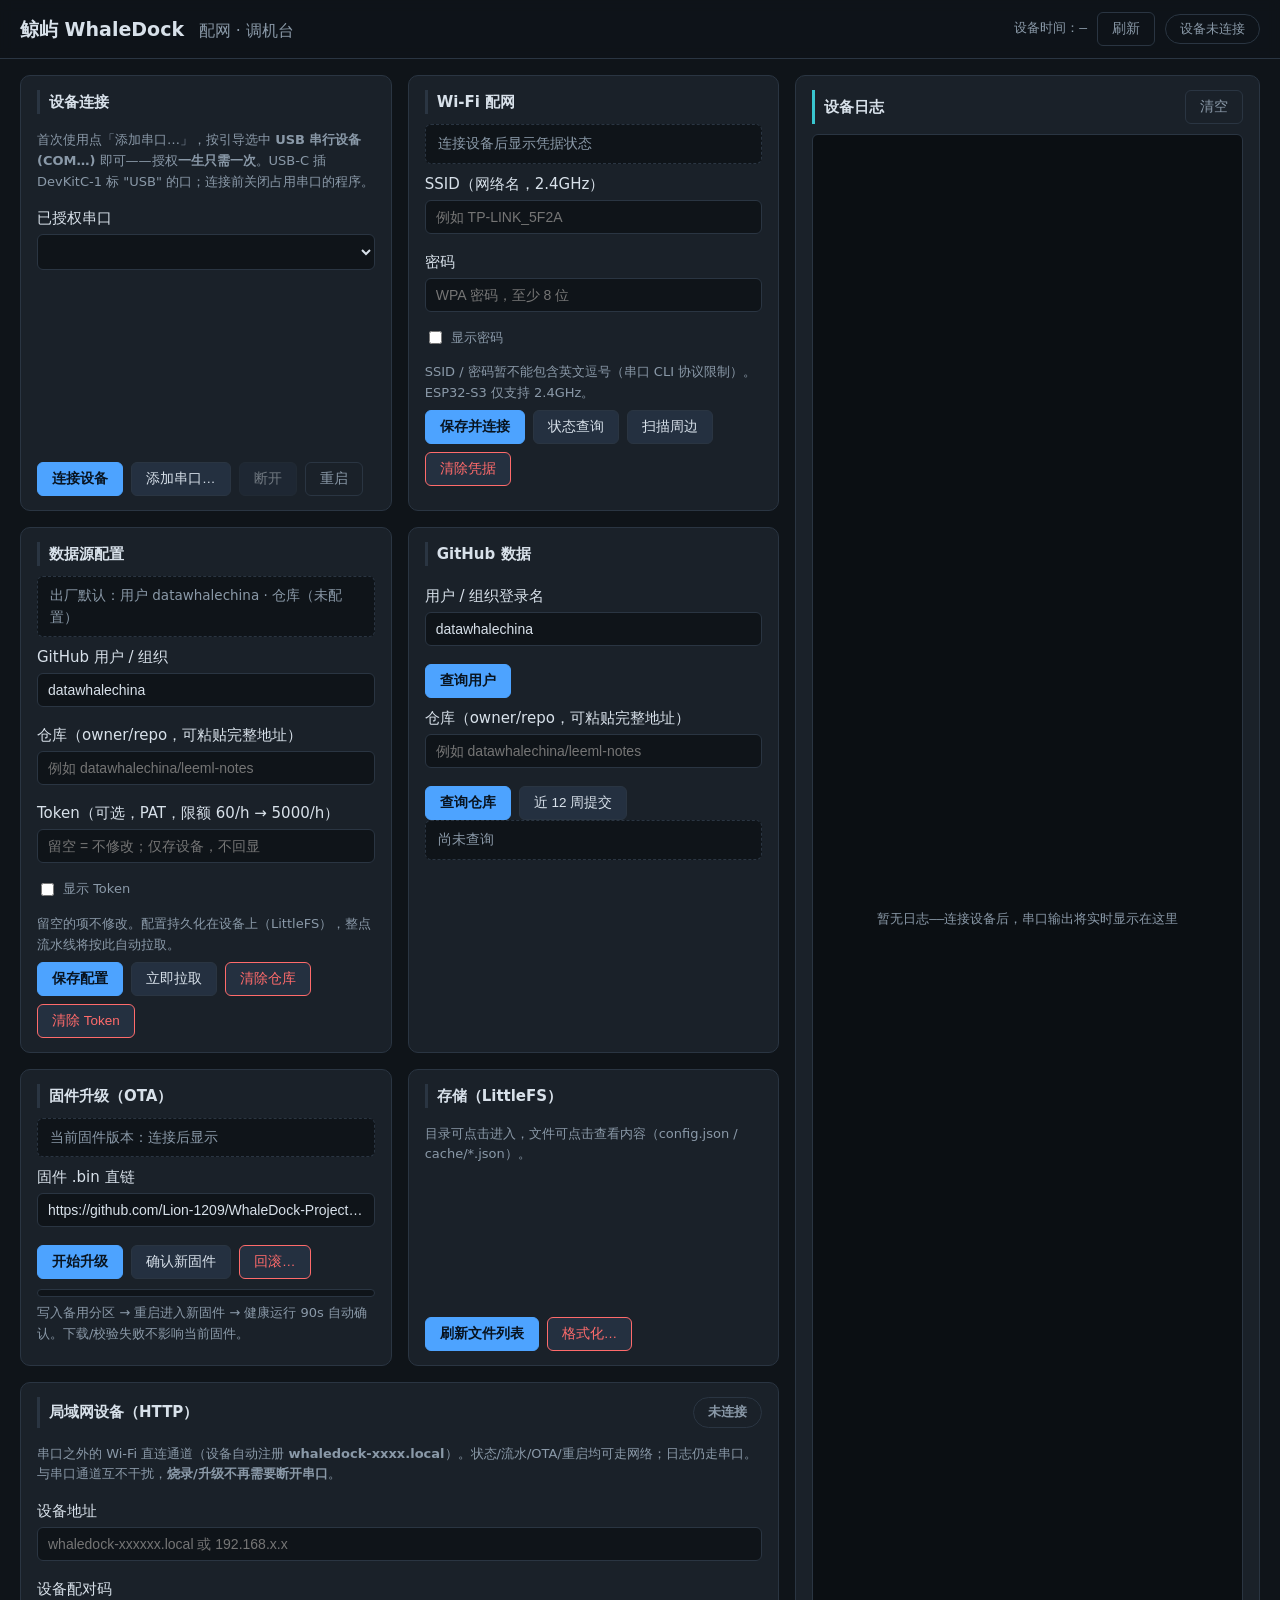
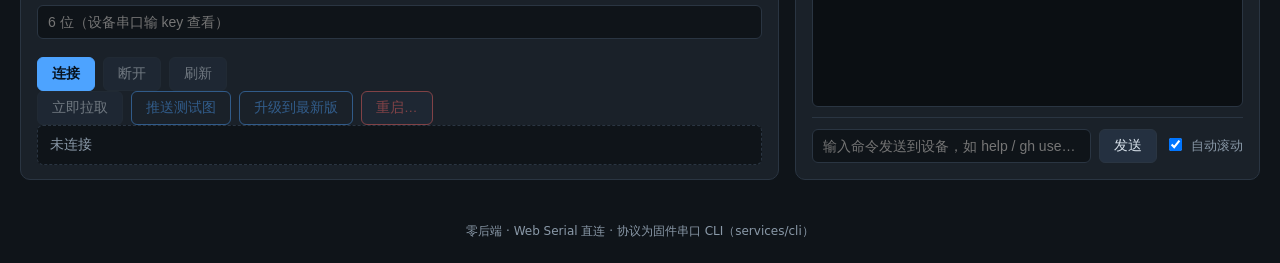
==== commit 6a3f7fac: "feat: 安全加固批次（v0.8.1）——配对码鉴权 + TLS 根证书 + OTA MD5 + CORS 白名单 + 输入防护 - 设备配对码（eFuse MAC 派生 6 位，CLI key 查" ====
--- a/console/index.html
+++ b/console/index.html
@@ -139,7 +139,10 @@
         <p class="hint">串口之外的 Wi-Fi 直连通道（设备自动注册 <b>whaledock-xxxx.local</b>）。状态/流水/OTA/重启均可走网络；日志仍走串口。与串口通道互不干扰，<b>烧录/升级不再需要断开串口</b>。</p>
         <div class="net-left">
           <label>设备地址
-            <input id="net-host" type="text" placeholder="whaledock-xxxx.local 或 192.168.x.x" autocomplete="off">
+            <input id="net-host" type="text" placeholder="whaledock-xxxxxx.local 或 192.168.x.x" autocomplete="off">
+          </label>
+          <label>设备配对码
+            <input id="net-key" type="password" inputmode="numeric" maxlength="6" placeholder="6 位（设备串口输 key 查看）" autocomplete="off">
           </label>
           <div id="net-hint" class="hint" hidden></div>
           <div class="row">
@@ -172,6 +175,6 @@
 
   <footer>零后端 · Web Serial 直连 · 协议为固件串口 CLI（services/cli）</footer>
 
-  <script type="module" src="js/app.js?v=20260923a"></script>
+  <script type="module" src="js/app.js?v=20260923c"></script>
 </body>
 </html>
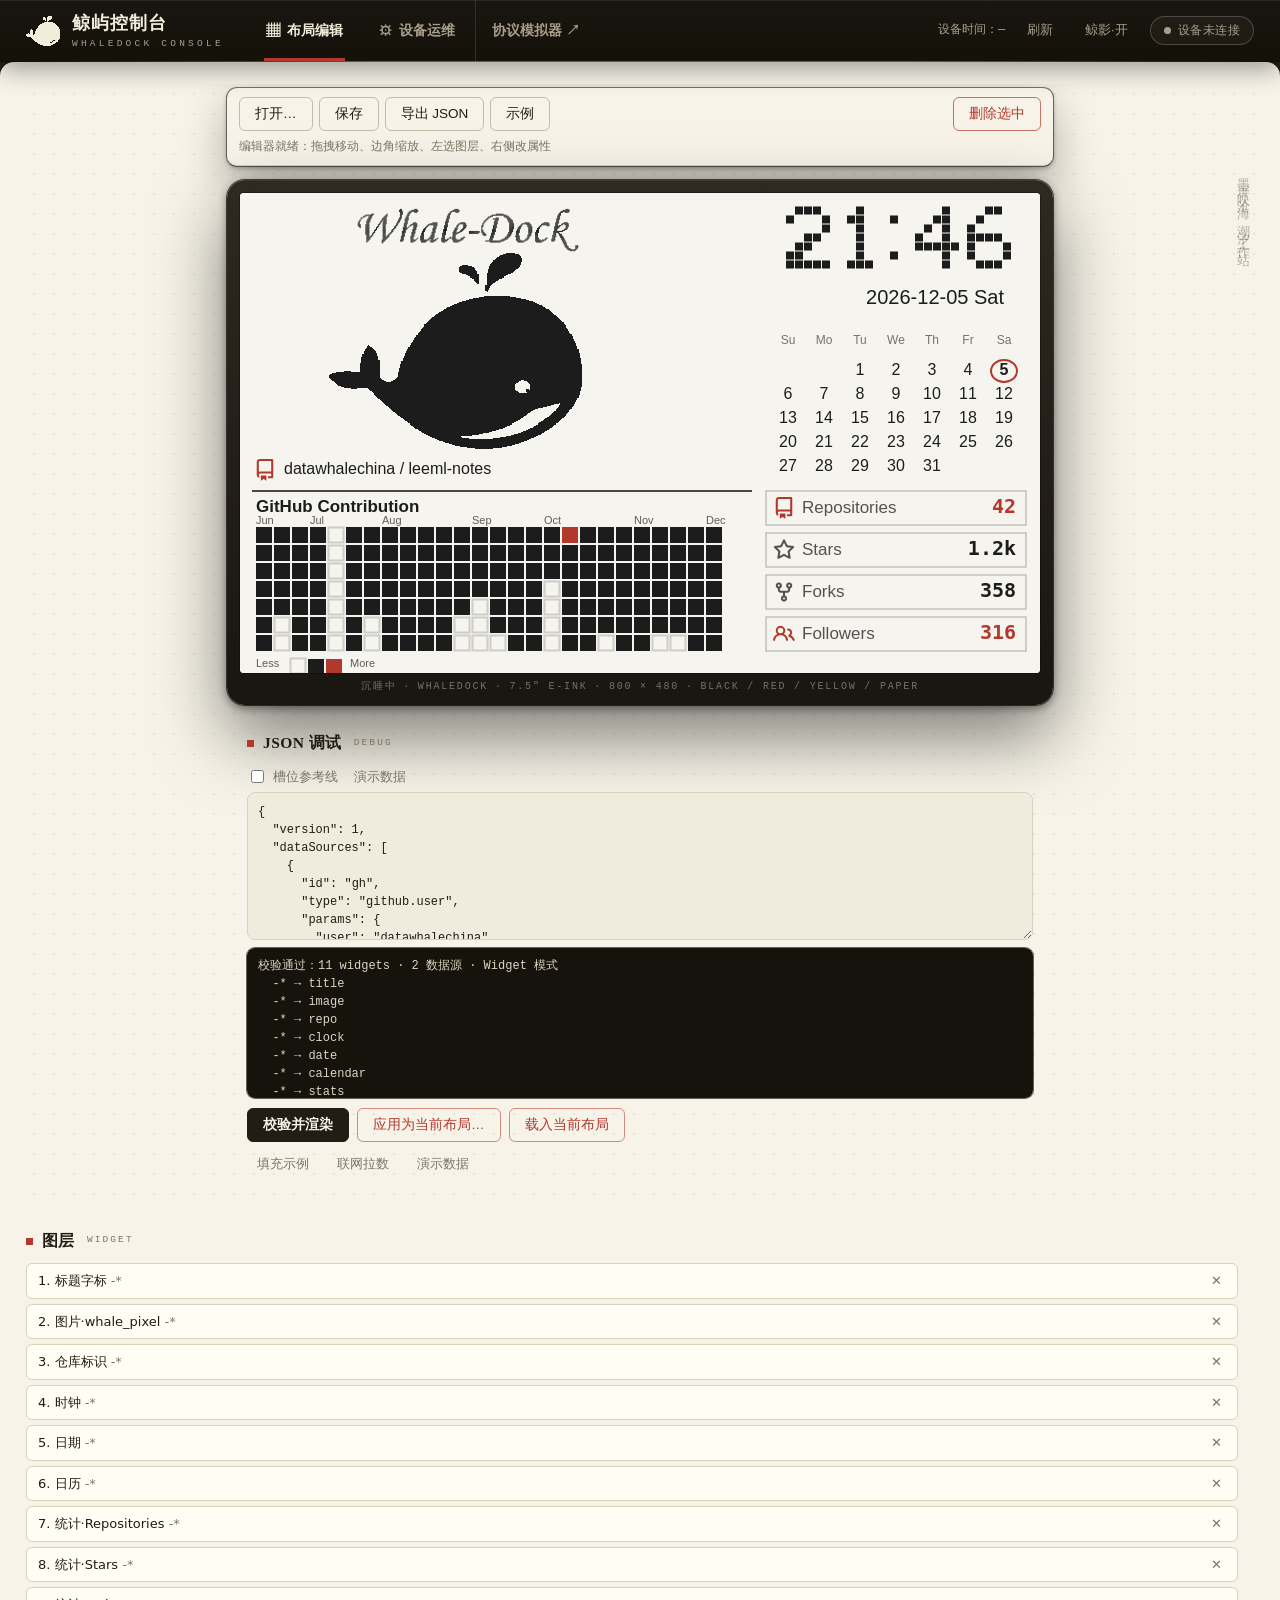
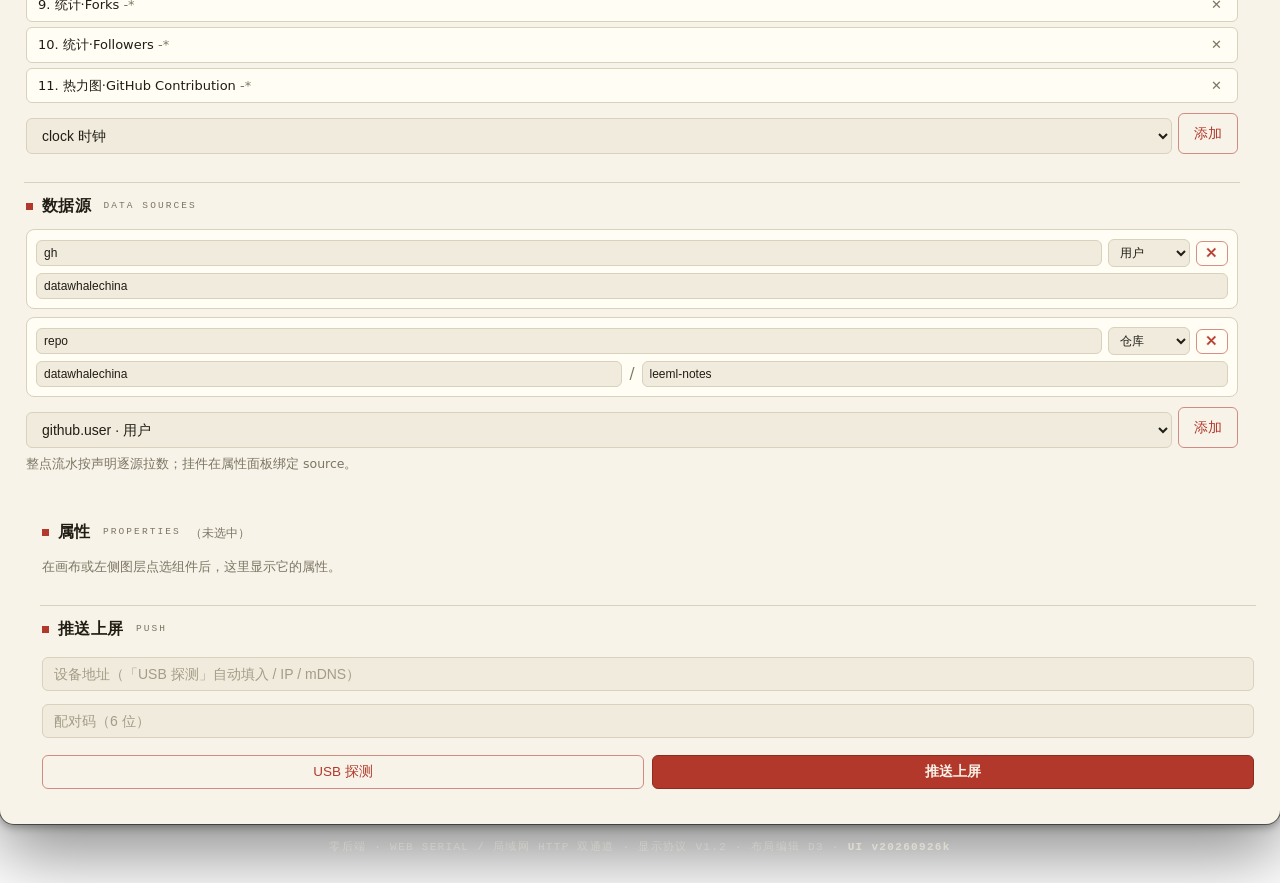
==== commit 8cadb8d9: "feat: 控制台统一与重设计——单入口双页签 + 桌面纸墨设计系统 + 潮汐氛围层（UI v20260926k，含视觉走查）" ====
--- a/console/index.html
+++ b/console/index.html
@@ -3,178 +3,479 @@
 <head>
   <meta charset="utf-8">
   <meta name="viewport" content="width=device-width, initial-scale=1">
-  <title>鲸屿 WhaleDock · 配网调机台</title>
-  <link rel="stylesheet" href="css/style.css?v=20260920f">
+  <title>鲸屿 WhaleDock · 控制台</title>
+  <link rel="stylesheet" href="css/style.css?v=20260926k">
+  <style>
+    /* ============ 布局编辑页签（三栏工作台，桌面语言局部样式） ============ */
+    #tab-layout { display: flex; gap: 16px; padding: 22px 24px 12px; align-items: flex-start; max-width: 1620px; margin: 0 auto; }
+
+    /* 左栏：图层 + 数据源 */
+    #tab-layout .ed-left { width: 240px; flex: none; display: flex; flex-direction: column; gap: 14px; }
+
+    /* 中栏：工作台（真机边框的设备画布直接坐在桌面上） */
+    #tab-layout .stage {
+      flex: 1; min-width: 0;
+      display: flex; flex-direction: column; align-items: center; gap: 14px;
+      padding: 4px 0 18px;
+    }
+    #tab-layout .toolbar {
+      width: 100%; max-width: 826px;
+      display: flex; gap: 6px; flex-wrap: wrap; align-items: center;
+      background: var(--paper); border-radius: 10px;
+      padding: 9px 12px;
+      box-shadow: 0 0 0 1px rgba(12,9,4,.5), 0 2px 5px rgba(0,0,0,.32), 0 18px 44px rgba(0,0,0,.3);
+    }
+    #tab-layout .toolbar .spacer { flex: 1; }
+    #tab-layout .toolbar #ed-msg { margin: 0; flex-basis: 100%; font-size: 12px; }
+
+    /* 设备画框：整机形态出场（深色边框 + 纸白屏幕 + 铭牌行） */
+    #tab-layout .device-frame {
+      background: linear-gradient(180deg, #2e2a21, #191510);
+      border-radius: 18px; padding: 13px;
+      box-shadow: 0 0 0 1px rgba(0,0,0,.65), 0 3px 8px rgba(0,0,0,.45),
+                  0 30px 70px rgba(0,0,0,.5), inset 0 1px 0 rgba(243,238,222,.08);
+    }
+    #tab-layout #holder {
+      position: relative; width: 800px; height: 480px;
+      background: #fbf9f1; border-radius: 4px;
+      box-shadow: 0 0 0 1px rgba(0,0,0,.35);
+    }
+    #tab-layout #screen { display: block; border-radius: 4px; }
+    #tab-layout .device-caption {
+      margin-top: 9px; text-align: center;
+      font: 10px/1 var(--mono); letter-spacing: .18em;
+      color: rgba(243,238,222,.42);
+    }
+    #tab-layout .slot-hit { position: absolute; border: 1px dashed transparent; cursor: move; }
+    #tab-layout .slot-hit:hover { border-color: rgba(179,56,44,.55); }
+    #tab-layout .slot-hit.sel { border: 1px solid var(--accent); background: rgba(179,56,44,.05); }
+
+    /* 右栏：属性 / 推送 / JSON 调试 */
+    #tab-layout .ed-right { width: 300px; flex: none; display: flex; flex-direction: column; gap: 14px; }
+
+    #tab-layout .layers { list-style: none; margin: 0; padding: 0; display: flex; flex-direction: column; gap: 5px; }
+    #tab-layout .layers li {
+      padding: 6px 11px; border: 1px solid var(--paper-line); border-radius: 6px; cursor: pointer;
+      display: flex; justify-content: space-between; align-items: center; font-size: 13px;
+      background: #fffdf4;
+    }
+    #tab-layout .layers li:hover { border-color: var(--ink); }
+    #tab-layout .layers li.sel { border-color: var(--accent); background: rgba(179,56,44,.07); box-shadow: inset 3px 0 0 var(--accent); }
+    #tab-layout .layers li .del { color: var(--dim); cursor: pointer; padding: 0 4px; }
+    #tab-layout .layers li .del:hover { color: var(--red); }
+
+    #tab-layout .prop-grid { display: grid; grid-template-columns: 72px 1fr; gap: 9px 10px; font-size: 13px; align-items: center; }
+    #tab-layout .prop-grid label { color: var(--dim); text-align: right; margin: 0; font-size: 12.5px; }
+    #tab-layout .prop-grid input[type=text], #tab-layout .prop-grid input[type=number], #tab-layout .prop-grid select {
+      width: 100%; padding: 5px 9px; margin-top: 0; font-size: 13px;
+    }
+    #tab-layout .ed-actions { display: flex; gap: 8px; flex-wrap: wrap; }
+    #tab-layout #prop-empty { margin: 2px 0 0; }
+    #tab-layout #props:not(:empty) + #prop-empty { display: none; }
+
+    /* 添加 widget / 数据源 下拉行 */
+    #tab-layout .add-bar { display: flex; gap: 6px; margin-top: 10px; }
+    #tab-layout .add-bar select { flex: 1; }
+
+    /* 数据源卡（协议 §5） */
+    #tab-layout .src-list { display: flex; flex-direction: column; gap: 8px; }
+    #tab-layout .src-item { border: 1px solid var(--paper-line); border-radius: 8px; padding: 9px;
+                            display: flex; flex-direction: column; gap: 6px; background: #fffdf4; }
+    #tab-layout .src-row { display: flex; gap: 6px; align-items: center; }
+    #tab-layout .src-row input { flex: 1; min-width: 0; }
+    #tab-layout .src-row select { width: 82px; flex: none; }
+    #tab-layout .src-row button { flex: none; padding: 4px 8px; }
+    #tab-layout .src-item input, #tab-layout .src-item select {
+      background: var(--well); color: var(--text); font-size: 12px; margin-top: 0;
+      border: 1px solid var(--paper-line); border-radius: 6px; padding: 5px 7px;
+    }
+
+    /* JSON 调试卡 */
+    #tab-layout #json {
+      width: 100%; box-sizing: border-box; resize: vertical; min-height: 120px; margin-top: 4px;
+      font: 12px/1.5 var(--mono);
+      background: var(--well); color: var(--text);
+      border: 1px solid var(--paper-line); border-radius: 8px; padding: 10px;
+    }
+    #tab-layout #verdict {
+      margin: 8px 0 0; max-height: 150px; overflow: auto;
+      background: var(--terminal); color: var(--terminal-text);
+      border-radius: 8px; padding: 9px 11px;
+      box-shadow: 0 0 0 1px rgba(0,0,0,.6);
+      font: 12px/1.5 var(--mono); white-space: pre-wrap; word-break: break-all;
+    }
+    #tab-layout #verdict:empty { display: none; }
+    #tab-layout .verdict.ok { color: #7fc9a0; }
+    #tab-layout .verdict.bad { color: #e2857b; }
+
+    /* Moveable 控制框主题化（墨黑手柄 + 屏红参考线） */
+    .moveable-control { background: var(--ink) !important; border: 2px solid var(--paper) !important;
+                        border-radius: 2px !important; width: 10px !important; height: 10px !important;
+                        margin-top: -6px !important; margin-left: -6px !important; }
+    .moveable-line { background: var(--accent) !important; }
+
+    @media (max-width: 1470px) {
+      #tab-layout { flex-direction: column; }
+      #tab-layout .stage { order: -1; width: 100%; overflow-x: auto; padding-bottom: 10px; }
+      #tab-layout .ed-left, #tab-layout .ed-right { width: 100%; }
+    }
+  </style>
 </head>
 <body>
-  <header>
-    <h1>鲸屿 WhaleDock <small>配网 · 调机台</small></h1>
-    <div class="header-right">
-      <span id="dev-time" class="dev-time">设备时间：—</span>
-      <button id="btn-time" class="ghost">刷新</button>
-      <div id="badge" class="badge off">设备未连接</div>
-    </div>
-  </header>
-
-  <main>
-    <!-- 仪表盘网格：控制卡 2×2 + 存储跨列，日志右区通栏（见 style.css 布局规则） -->
-
-      <section class="card c-device">
-        <h2>设备连接</h2>
-        <p class="hint">首次使用点「添加串口…」，按引导选中 <b>USB 串行设备 (COM…)</b> 即可——授权<b>一生只需一次</b>。USB-C 插 DevKitC-1 标 "USB" 的口；连接前关闭占用串口的程序。</p>
-        <label id="port-area" hidden>已授权串口
-          <select id="port-select"></select>
-        </label>
+
+<canvas class="whale-drift" id="driftWhale" aria-hidden="true"></canvas>
+
+<!-- ============ 顶栏：墨带（品牌 / 页签 / 设备状态） ============ -->
+<header class="mast">
+  <div class="brand">
+    <canvas id="brand-whale" width="34" height="30"></canvas>
+    <div>
+      <div class="brand-name">鲸屿控制台</div>
+      <div class="brand-sub">WHALEDOCK CONSOLE</div>
+    </div>
+  </div>
+  <nav class="nav">
+    <button type="button" id="tab-layout-btn" class="tab on">▦&ensp;布局编辑</button>
+    <button type="button" id="tab-device-btn" class="tab">⚙&ensp;设备运维</button>
+    <a class="tab-link" href="simulator.html">协议模拟器 ↗</a>
+  </nav>
+  <div class="mast-status">
+    <span id="dev-time" class="dev-time">设备时间：—</span>
+    <button id="btn-time" class="ghost" title="向设备请求当前时间">刷新</button>
+    <button id="btn-tide" class="ghost" title="顶栏鲸影：开（52s 一渡）/ 频（26s）/ 关">鲸影·开</button>
+    <div id="badge" class="badge off">设备未连接</div>
+  </div>
+</header>
+
+<!-- ============ 页签一：布局编辑（三栏工作台） ============ -->
+<div id="tab-layout" class="tab-panel content">
+  <!-- 左栏：图层 + 数据源 -->
+  <div class="ed-left">
+    <section class="card">
+      <h2>图层 <span class="en">WIDGET</span></h2>
+      <ul id="layers" class="layers"></ul>
+      <div class="add-bar">
+        <select id="add-type">
+          <option value="clock">clock 时钟</option>
+          <option value="date">date 日期</option>
+          <option value="calendar">calendar 日历</option>
+          <option value="stats">stats 统计</option>
+          <option value="barChart">barChart 柱状图</option>
+          <option value="heatMap">heatMap 热力图</option>
+          <option value="repo">repo 仓库标识</option>
+          <option value="title">title 标题字标</option>
+          <option value="text">text 文字</option>
+          <option value="image">image 图片</option>
+        </select>
+        <button type="button" id="btn-add" class="flat">添加</button>
+      </div>
+    </section>
+    <section class="card">
+      <h2>数据源 <span class="en">DATA SOURCES</span></h2>
+      <div id="src-list" class="src-list"></div>
+      <div class="add-bar">
+        <select id="src-add-type">
+          <option value="github.user">github.user · 用户</option>
+          <option value="github.repo">github.repo · 仓库</option>
+        </select>
+        <button type="button" id="btn-src-add" class="flat">添加</button>
+      </div>
+      <p class="hint">整点流水按声明逐源拉数；挂件在属性面板绑定 source。</p>
+    </section>
+  </div>
+
+  <!-- 中栏：工作台 -->
+  <div class="stage">
+    <div class="toolbar">
+      <button type="button" id="btn-open">打开…</button>
+      <button type="button" id="btn-save">保存</button>
+      <button type="button" id="btn-export">导出 JSON</button>
+      <button type="button" id="btn-load-sample">示例</button>
+      <span class="spacer"></span>
+      <button type="button" id="btn-del" class="danger">删除选中</button>
+      <div id="ed-msg" class="hint"></div>
+    </div>
+    <div class="device-frame">
+      <div id="holder">
+        <canvas id="screen" width="800" height="480"></canvas>
+      </div>
+      <div class="device-caption"><span id="cap-state">沉睡中</span>&ensp;·&ensp;WHALEDOCK&ensp;·&ensp;7.5″ E-INK&ensp;·&ensp;800 × 480&ensp;·&ensp;BLACK / RED / YELLOW / PAPER</div>
+    </div>
+    <div class="inscription" aria-hidden="true">墨屏映沧海<i>·</i>潮汐工作站</div>
+
+    <section class="card">
+      <h2>JSON 调试 <span class="en">DEBUG</span></h2>
+      <div class="row" style="margin-top:0;align-items:center;gap:16px">
+        <label class="inline"><input type="checkbox" id="guides"> 槽位参考线</label>
+        <span id="data-state" class="hint" style="margin:0">演示数据</span>
+      </div>
+      <textarea id="json" rows="7" spellcheck="false"></textarea>
+      <pre id="verdict" class="fs-content verdict"></pre>
+      <div class="row">
+        <button type="button" id="btn-render" class="primary">校验并渲染</button>
+        <button type="button" id="btn-json-apply" class="flat">应用为当前布局…</button>
+        <button type="button" id="btn-json-load" class="flat">载入当前布局</button>
+      </div>
+      <div class="row">
+        <button type="button" id="btn-sample" class="ghost">填充示例</button>
+        <button type="button" id="btn-live" class="ghost">联网拉数</button>
+        <button type="button" id="btn-demo" class="ghost">演示数据</button>
+      </div>
+    </section>
+  </div>
+
+  <!-- 右栏：属性 / 推送 / JSON 调试 -->
+  <div class="ed-right">
+    <section class="card">
+      <h2>属性 <span class="en">PROPERTIES</span> <span id="prop-title">（未选中）</span></h2>
+      <div class="prop-grid" id="props"></div>
+      <p class="hint" id="prop-empty">在画布或左侧图层点选组件后，这里显示它的属性。</p>
+    </section>
+
+    <section class="card push-card">
+      <h2>推送上屏 <span class="en">PUSH</span></h2>
+      <div class="row" id="device-row" style="flex-direction:column;align-items:stretch;margin-top:0">
+        <input id="dev-addr" type="text" placeholder="设备地址（「USB 探测」自动填入 / IP / mDNS）">
+        <input id="dev-key" type="password" maxlength="6" placeholder="配对码（6 位）">
+        <div class="row" style="margin-top:0">
+          <button type="button" id="btn-probe" class="flat" title="经 USB 串口向设备发 ip 指令，取回 IP 与 mDNS 域名自动填入" style="flex:1">USB 探测</button>
+          <button type="button" id="btn-push" style="flex:1">推送上屏</button>
+        </div>
+      </div>
+      <div class="seal" id="push-seal" aria-hidden="true">已<br>上<br>屏</div>
+    </section>
+
+  </div>
+</div>
+
+<!-- ============ 页签二：设备运维（分区分栏运维台） ============ -->
+<main id="tab-device" class="tab-panel content" hidden>
+
+  <div class="zone z-a">01 · 通道 CHANNELS — 串口 / WI-FI / 局域网</div>
+
+  <section class="card c-device">
+    <h2>设备连接 <span class="en">SERIAL</span></h2>
+    <p class="hint">首次使用点「添加串口…」，按引导选中 <b>USB 串行设备 (COM…)</b> 即可——授权<b>一生只需一次</b>。USB-C 插 DevKitC-1 标 "USB" 的口；连接前关闭占用串口的程序。</p>
+    <label id="port-area" hidden>已授权串口
+      <select id="port-select"></select>
+    </label>
+    <div class="row">
+      <button id="btn-connect" class="primary">连接设备</button>
+      <button id="btn-port-add">添加串口…</button>
+      <button id="btn-disconnect" disabled>断开</button>
+      <button type="button" id="btn-reboot" class="ghost">重启</button>
+    </div>
+    <div id="pick-modal" class="modal" hidden>
+      <div class="modal-box">
+        <h3>浏览器串口授权（仅首次）</h3>
+        <p>点「继续」后，浏览器会弹出它自己的串口选择框：<br>选择名称为 <b>USB 串行设备 (COM…)</b> 的端口并点「连接」。<br>这是浏览器的安全机制，授权一次后本页将直接连接，不再出现。</p>
         <div class="row">
-          <button id="btn-connect" class="primary">连接设备</button>
-          <button id="btn-add">添加串口…</button>
-          <button id="btn-disconnect" disabled>断开</button>
-          <button type="button" id="btn-reboot" class="ghost">重启</button>
+          <button id="btn-pick-go" class="primary">继续</button>
+          <button id="btn-pick-cancel">取消</button>
         </div>
-        <div id="pick-modal" class="modal" hidden>
-          <div class="modal-box">
-            <h3>浏览器串口授权（仅首次）</h3>
-            <p>点「继续」后，浏览器会弹出它自己的串口选择框：<br>选择名称为 <b>USB 串行设备 (COM…)</b> 的端口并点「连接」。<br>这是浏览器的安全机制，授权一次后本页将直接连接，不再出现。</p>
-            <div class="row">
-              <button id="btn-pick-go" class="primary">继续</button>
-              <button id="btn-pick-cancel">取消</button>
-            </div>
-          </div>
-        </div>
-      </section>
-
-      <section class="card c-wifi">
-        <h2>Wi-Fi 配网</h2>
-        <div id="wifi-state" class="wifi-state">连接设备后显示凭据状态</div>
-        <form id="wifi-form">
-          <label>SSID（网络名，2.4GHz）
-            <input id="ssid" type="text" placeholder="例如 TP-LINK_5F2A" autocomplete="off" required>
-          </label>
-          <label>密码
-            <input id="pass" type="password" placeholder="WPA 密码，至少 8 位" autocomplete="off" minlength="8" required>
-          </label>
-          <label class="inline"><input id="show-pass" type="checkbox"> 显示密码</label>
-          <p class="hint">SSID / 密码暂不能包含英文逗号（串口 CLI 协议限制）。ESP32-S3 仅支持 2.4GHz。</p>
-          <div class="row">
-            <button type="submit" class="primary">保存并连接</button>
-            <button type="button" id="btn-status">状态查询</button>
-            <button type="button" id="btn-scan">扫描周边</button>
-            <button type="button" id="btn-clear" class="danger">清除凭据</button>
-          </div>
-        </form>
-        <div id="scan-list" class="scan-list"></div>
-      </section>
-
-      <section class="card c-config">
-        <h2>数据源配置</h2>
-        <div id="cfg-state" class="wifi-state">连接设备后显示当前配置</div>
-        <form id="cfg-form">
-          <label>GitHub 用户 / 组织
-            <input id="cfg-user" type="text" placeholder="例如 datawhalechina" autocomplete="off">
-          </label>
-          <label>仓库（owner/repo，可粘贴完整地址）
-            <input id="cfg-repo" type="text" placeholder="例如 datawhalechina/leeml-notes" autocomplete="off">
-          </label>
-          <label>Token（可选，PAT，限额 60/h → 5000/h）
-            <input id="cfg-token" type="password" placeholder="留空 = 不修改；仅存设备，不回显" autocomplete="off">
-          </label>
-          <label class="inline"><input id="show-token" type="checkbox"> 显示 Token</label>
-          <p class="hint">留空的项不修改。配置持久化在设备上（LittleFS），整点流水线将按此自动拉取。</p>
-          <div class="row">
-            <button type="submit" class="primary">保存配置</button>
-            <button type="button" id="btn-pipe">立即拉取</button>
-            <button type="button" id="btn-cfg-clear-repo" class="danger">清除仓库</button>
-            <button type="button" id="btn-cfg-clear-token" class="danger">清除 Token</button>
-          </div>
-        </form>
-      </section>
-
-      <section class="card c-gh">
-        <h2>GitHub 数据</h2>
-        <label>用户 / 组织登录名
-          <input id="gh-user" type="text" placeholder="例如 torvalds 或 datawhalechina" autocomplete="off">
-        </label>
-        <div class="row">
-          <button type="button" id="btn-gh-user" class="primary">查询用户</button>
-        </div>
-        <label>仓库（owner/repo，可粘贴完整地址）
-          <input id="gh-repo" type="text" placeholder="例如 datawhalechina/leeml-notes" autocomplete="off">
-        </label>
-        <div class="row">
-          <button type="button" id="btn-gh-repo" class="primary">查询仓库</button>
-          <button type="button" id="btn-gh-commits">近 12 周提交</button>
-        </div>
-        <div id="gh-result" class="wifi-state">尚未查询</div>
-        <div id="gh-bars" class="bars"></div>
-      </section>
-
-      <section class="card c-ota">
-        <h2>固件升级（OTA）</h2>
-        <div id="ota-state" class="wifi-state">当前固件版本：连接后显示</div>
-        <label>固件 .bin 直链
-          <input id="ota-url" type="text" value="https://github.com/Lion-1209/WhaleDock-Project/releases/latest/download/firmware.bin" autocomplete="off">
-        </label>
-        <div class="row">
-          <button type="button" id="btn-ota" class="primary">开始升级</button>
-          <button type="button" id="btn-ota-confirm">确认新固件</button>
-          <button type="button" id="btn-ota-rollback" class="danger">回滚…</button>
-        </div>
-        <div class="progress"><div id="ota-progress"></div></div>
-        <p class="hint">写入备用分区 → 重启进入新固件 → 健康运行 90s 自动确认。下载/校验失败不影响当前固件。</p>
-      </section>
-
-      <section class="card c-store">
-        <h2>存储（LittleFS）</h2>
-        <p class="hint">目录可点击进入，文件可点击查看内容（config.json / cache/*.json）。</p>
-        <div id="fs-list" class="scan-list"></div>
-        <pre id="fs-content" class="fs-content"></pre>
-        <div class="row">
-          <button type="button" id="btn-fs-refresh" class="primary">刷新文件列表</button>
-          <button type="button" id="btn-fs-format" class="danger">格式化…</button>
-        </div>
-      </section>
-
-      <section class="card c-net">
-        <h2>局域网设备（HTTP）<span id="net-badge" class="badge off">未连接</span></h2>
-        <p class="hint">串口之外的 Wi-Fi 直连通道（设备自动注册 <b>whaledock-xxxx.local</b>）。状态/流水/OTA/重启均可走网络；日志仍走串口。与串口通道互不干扰，<b>烧录/升级不再需要断开串口</b>。</p>
-        <div class="net-left">
-          <label>设备地址
-            <input id="net-host" type="text" placeholder="whaledock-xxxxxx.local 或 192.168.x.x" autocomplete="off">
-          </label>
-          <label>设备配对码
-            <input id="net-key" type="password" inputmode="numeric" maxlength="6" placeholder="6 位（设备串口输 key 查看）" autocomplete="off">
-          </label>
-          <div id="net-hint" class="hint" hidden></div>
-          <div class="row">
-            <button type="button" id="btn-net" class="primary">连接</button>
-            <button type="button" id="btn-net-off" disabled>断开</button>
-            <button type="button" id="btn-net-refresh" disabled>刷新</button>
-          </div>
-          <div class="row">
-            <button type="button" id="btn-net-pipe" disabled>立即拉取</button>
-            <button type="button" id="btn-net-demo" class="flat" disabled>推送测试图</button>
-            <button type="button" id="btn-net-ota" class="flat" disabled>升级到最新版</button>
-            <button type="button" id="btn-net-reboot" class="danger" disabled>重启…</button>
-          </div>
-        </div>
-        <div class="net-right">
-          <div id="net-state" class="wifi-state">未连接</div>
-        </div>
-      </section>
-
-    <section class="card c-log log-card">
-        <h2>设备日志<button type="button" id="btn-log-clear" class="ghost">清空</button></h2>
-        <div id="log" class="log"></div>
-        <div class="row cmd-row">
-          <input id="cmd" type="text" placeholder="输入命令发送到设备，如 help / gh user torvalds，回车发送" autocomplete="off">
-          <button id="btn-send">发送</button>
-          <label class="inline"><input id="autoscroll" type="checkbox" checked> 自动滚动</label>
-        </div>
-      </section>
-  </main>
-
-  <footer>零后端 · Web Serial 直连 · 协议为固件串口 CLI（services/cli）</footer>
-
-  <script type="module" src="js/app.js?v=20260923c"></script>
+      </div>
+    </div>
+  </section>
+
+  <section class="card c-wifi">
+    <h2>Wi-Fi 配网 <span class="en">PROVISION</span></h2>
+    <div id="wifi-state" class="wifi-state">海里还没有信号——插上 USB 连接设备后，这里显示凭据状态。</div>
+    <form id="wifi-form">
+      <label>SSID（网络名，2.4GHz）
+        <input id="ssid" type="text" placeholder="例如 TP-LINK_5F2A" autocomplete="off" required>
+      </label>
+      <label>密码
+        <input id="pass" type="password" placeholder="WPA 密码，至少 8 位" autocomplete="off" minlength="8" required>
+      </label>
+      <label class="inline"><input id="show-pass" type="checkbox"> 显示密码</label>
+      <p class="hint">SSID / 密码暂不能包含英文逗号（串口 CLI 协议限制）。ESP32-S3 仅支持 2.4GHz。</p>
+      <div class="row">
+        <button type="submit" class="primary">保存并连接</button>
+        <button type="button" id="btn-status">状态查询</button>
+        <button type="button" id="btn-scan">扫描周边</button>
+        <button type="button" id="btn-clear" class="danger">清除凭据</button>
+      </div>
+    </form>
+    <div id="scan-list" class="scan-list"></div>
+  </section>
+
+  <section class="card c-net">
+    <h2>局域网设备 <span class="en">HTTP</span><span id="net-badge" class="badge off">未连接</span></h2>
+    <p class="hint">串口之外的 Wi-Fi 直连通道（设备自动注册 <b>whaledock-xxxx.local</b>）。状态/流水/OTA/重启均可走网络；日志仍走串口。与串口通道互不干扰，<b>烧录/升级不再需要断开串口</b>。</p>
+    <div class="net-left">
+      <label>设备地址
+        <input id="net-host" type="text" placeholder="whaledock-xxxxxx.local 或 192.168.x.x" autocomplete="off">
+      </label>
+      <label>设备配对码
+        <input id="net-key" type="password" inputmode="numeric" maxlength="6" placeholder="6 位（设备串口输 key 查看）" autocomplete="off">
+      </label>
+      <div id="net-hint" class="hint" hidden></div>
+      <div class="row">
+        <button type="button" id="btn-net" class="primary">连接</button>
+        <button type="button" id="btn-net-off" disabled>断开</button>
+        <button type="button" id="btn-net-refresh" disabled>刷新</button>
+      </div>
+      <div class="row">
+        <button type="button" id="btn-net-pipe" disabled>立即拉取</button>
+        <button type="button" id="btn-net-demo" class="flat" disabled>推送测试图</button>
+        <button type="button" id="btn-net-ota" class="flat" disabled>升级到最新版</button>
+        <button type="button" id="btn-net-reboot" class="danger" disabled>重启…</button>
+      </div>
+    </div>
+    <div id="net-state" class="wifi-state">未连接</div>
+  </section>
+
+  <div class="zone z-b">02 · 数据与固件 DATA &amp; FIRMWARE</div>
+
+  <section class="card c-config">
+    <h2>兜底数据配置 <span class="en">FALLBACK</span></h2>
+    <div id="cfg-state" class="wifi-state">连接设备后显示当前配置</div>
+    <form id="cfg-form">
+      <label>GitHub 用户 / 组织
+        <input id="cfg-user" type="text" placeholder="例如 datawhalechina" autocomplete="off">
+      </label>
+      <label>仓库（owner/repo，可粘贴完整地址）
+        <input id="cfg-repo" type="text" placeholder="例如 datawhalechina/leeml-notes" autocomplete="off">
+      </label>
+      <label>Token（可选，PAT，限额 60/h → 5000/h）
+        <input id="cfg-token" type="password" placeholder="留空 = 不修改；仅存设备，不回显" autocomplete="off">
+      </label>
+      <label class="inline"><input id="show-token" type="checkbox"> 显示 Token</label>
+      <p class="hint">布局未声明数据源时本卡生效；留空的项不修改。日常显示内容由「布局编辑 · 数据源」决定。</p>
+      <div class="row">
+        <button type="submit" class="primary">保存配置</button>
+        <button type="button" id="btn-pipe">立即拉取</button>
+        <button type="button" id="btn-cfg-clear-repo" class="danger">清除仓库</button>
+        <button type="button" id="btn-cfg-clear-token" class="danger">清除 Token</button>
+      </div>
+    </form>
+  </section>
+
+  <section class="card c-gh">
+    <h2>GitHub 数据 <span class="en">GITHUB</span></h2>
+    <label>用户 / 组织登录名
+      <input id="gh-user" type="text" placeholder="例如 torvalds 或 datawhalechina" autocomplete="off">
+    </label>
+    <div class="row">
+      <button type="button" id="btn-gh-user" class="primary">查询用户</button>
+    </div>
+    <label>仓库（owner/repo，可粘贴完整地址）
+      <input id="gh-repo" type="text" placeholder="例如 datawhalechina/leeml-notes" autocomplete="off">
+    </label>
+    <div class="row">
+      <button type="button" id="btn-gh-repo" class="primary">查询仓库</button>
+      <button type="button" id="btn-gh-commits">近 12 周提交</button>
+    </div>
+    <div id="gh-result" class="wifi-state">尚未查询</div>
+    <div id="gh-bars" class="bars"></div>
+  </section>
+
+  <section class="card c-ota">
+    <h2>固件升级 <span class="en">OTA</span></h2>
+    <div id="ota-state" class="wifi-state">当前固件版本：连接后显示</div>
+    <label>固件 .bin 直链
+      <input id="ota-url" type="text" value="https://github.com/Lion-1209/WhaleDock-Project/releases/latest/download/firmware.bin" autocomplete="off">
+    </label>
+    <div class="row">
+      <button type="button" id="btn-ota" class="primary">开始升级</button>
+      <button type="button" id="btn-ota-confirm">确认新固件</button>
+      <button type="button" id="btn-ota-rollback" class="danger">回滚…</button>
+    </div>
+    <div class="progress"><div id="ota-progress"></div></div>
+    <p class="hint">写入备用分区 → 重启进入新固件 → 健康运行 90s 自动确认。下载/校验失败不影响当前固件。</p>
+  </section>
+
+  <section class="card c-store">
+    <h2>存储 <span class="en">LITTLEFS</span></h2>
+    <p class="hint">目录可点击进入，文件可点击查看内容（config.json / cache/*.json）。</p>
+    <div id="fs-list" class="scan-list"></div>
+    <pre id="fs-content" class="fs-content"></pre>
+    <div class="row">
+      <button type="button" id="btn-fs-refresh" class="primary">刷新文件列表</button>
+      <button type="button" id="btn-fs-format" class="danger">格式化…</button>
+    </div>
+  </section>
+
+  <section class="card c-log log-card">
+    <h2>设备日志 <span class="en">DEVICE LOG</span><button type="button" id="btn-log-clear" class="ghost">清空</button></h2>
+    <div id="log" class="log"></div>
+    <div class="row cmd-row">
+      <input id="cmd" type="text" placeholder="输入命令发送到设备，如 help / gh user torvalds，回车发送" autocomplete="off">
+      <button id="btn-send">发送</button>
+      <label class="inline"><input id="autoscroll" type="checkbox" checked> 自动滚动</label>
+    </div>
+  </section>
+</main>
+
+<footer>零后端 · WEB SERIAL / 局域网 HTTP 双通道 · 显示协议 V1.2 · 布局编辑 D3 · <b style="color:rgba(243,238,222,.6)">UI v20260926k</b></footer>
+
+<!-- 页签切换（hash 记忆：#layout / #device） -->
+<script>
+  (function () {
+    const show = (name) => {
+      const isLayout = name !== 'device';
+      document.getElementById('tab-layout').hidden = !isLayout;
+      document.getElementById('tab-device').hidden = isLayout;
+      document.getElementById('tab-layout-btn').classList.toggle('on', isLayout);
+      document.getElementById('tab-device-btn').classList.toggle('on', !isLayout);
+      if (isLayout && window.__editorOnTabShow) window.__editorOnTabShow();
+    };
+    const apply = () => show((location.hash || '#layout').replace('#', ''));
+    window.addEventListener('hashchange', apply);
+    document.getElementById('tab-layout-btn').addEventListener('click', () => { location.hash = 'layout'; });
+    document.getElementById('tab-device-btn').addEventListener('click', () => { location.hash = 'device'; });
+    apply();
+  })();
+</script>
+
+<!-- Moveable：拖拽/缩放交互层（MIT，唯一外部依赖，自托管兜底见 README） -->
+<script src="vendor/moveable.min.js"></script>
+
+<script src="js/title_art.js?v=20260924c"></script>
+<script src="js/whale_art.js?v=20260924"></script>
+<script>
+  // 鲸鱼 1bpp 位图（whale_pixel，220×192，与设备同源）：通用点绘助手
+  // __drawWhaleAt(g, x, y, scale, color) 画到任意 2d 上下文；__drawWhale 整卡封装
+  window.__drawWhaleAt = function (g, x, y, scale, color) {
+    const art = window.WHALE_ART;
+    if (!art) return;
+    const b = Uint8Array.from(atob(art.data), (ch) => ch.charCodeAt(0));
+    const stride = (art.w + 7) >> 3;
+    g.fillStyle = color;
+    for (let yy = 0; yy < art.h; yy++)
+      for (let xx = 0; xx < art.w; xx++)
+        if (b[yy * stride + (xx >> 3)] & (0x80 >> (xx & 7)))
+          g.fillRect(x + Math.floor(xx * scale), y + Math.floor(yy * scale),
+                     Math.max(1, Math.ceil(scale)), Math.max(1, Math.ceil(scale)));
+  };
+  window.__drawWhale = function (canvas, scale, color) {
+    canvas.width = Math.ceil(220 * scale); canvas.height = Math.ceil(192 * scale);
+    window.__drawWhaleAt(canvas.getContext('2d'), 0, 0, scale, color);
+  };
+  // 顶栏品牌位：墨带上以纸色点绘（墨的负片）
+  window.__drawWhale(document.getElementById('brand-whale'), 34 / 220, '#f2edda');
+  // 鲸影穿行（潮汐）：默认 rare 52s 一渡，可切 often/off；reduced-motion 由 CSS 静默
+  (function () {
+    const btn = document.getElementById('btn-tide');
+    const w = document.getElementById('driftWhale');
+    if (!btn || !w) return;
+    window.__drawWhale(w, 0.5, 'rgba(35,34,28,.9)');
+    const apply = () => {
+      const mode = localStorage.getItem('whaledock.tide') || 'rare';
+      btn.textContent = '鲸影·' + (mode === 'off' ? '关' : mode === 'often' ? '频' : '开');
+      w.style.display = mode === 'off' ? 'none' : '';
+      w.style.animationDuration = mode === 'often' ? '26s' : '52s';
+    };
+    btn.addEventListener('click', () => {
+      const cur = localStorage.getItem('whaledock.tide') || 'rare';
+      localStorage.setItem('whaledock.tide', cur === 'rare' ? 'off' : cur === 'off' ? 'often' : 'rare');
+      apply();
+    });
+    apply();
+  })();
+</script>
+<script src="js/sim.js?v=20260926c"></script>
+<script src="js/editor.js?v=20260926i"></script>
+<script type="module" src="js/app.js?v=20260925d"></script>
 </body>
 </html>
--- a/console/css/style.css
+++ b/console/css/style.css
@@ -1,140 +1,113 @@
-/* 鲸屿 WhaleDock · 配网调机台 —— 桌面双栏工作台布局，无框架无依赖 */
+/* ============================================================
+   鲸屿 WhaleDock · 控制台设计系统「桌面」
+   控制台长成设备周围的那张桌子：
+   深墨桌面（暖黑，机身边框的同族色）上摆纸白面板，
+   设备画布以真机边框形态出场；屏红只做印章式强调，
+   屏黄做焦点环，标题走印刷衬线，地址与日志走等宽字。
+   类名契约（app.js/editor.js/sim.js 以 id+class 绑定）全部保留。
+   ============================================================ */
 
 :root {
-  --bg: #0f1419;
-  --card: #1a2129;
-  --border: #2a3542;
-  --text: #d8e1ea;
-  --dim: #8a99a8;
-  --accent: #4da3ff;
-  --green: #3ecf8e;
-  --red: #ff6b6b;
-  --orange: #ffb454;
-  --teal: #39c5cf;
+  /* 桌面（深墨） */
+  --desk-hi: #2a251c;
+  --desk-lo: #1b1712;
+  --dark-dim: #a89f8a;            /* 暗面上的退墨字 */
+  --dark-line: rgba(243, 238, 222, .13);
+  /* 纸面（面板） */
+  --paper: #f7f3e8;
+  --well: #f0ebdc;                /* 输入井 / 状态井 */
+  --paper-line: #d8d1bb;          /* 纸面发丝线 */
+  --ink: #211d15;
+  --text: #211d15;
+  --dim: #7c7563;
+  /* 屏上四色的克制取用 */
+  --accent: #b3382c;              /* 屏红：印章/激活/数据 */
+  --red: #b3382c;
+  --red-deep: #8f2a20;
+  --yellow: #d4a017;              /* 屏黄：焦点环 */
+  --green: #3d7a58;
+  --teal: #3d7a86;
+  --orange: #a8760f;
+  /* 终端（墨底纸字） */
+  --terminal: #16130d;
+  --terminal-text: #ddd5bf;
+  --mono: "Cascadia Mono", Consolas, "Courier New", monospace;
+  --serif: Georgia, "Times New Roman", "STZhongsong", "SimSun", "Songti SC", "Noto Serif CJK SC", serif;
+  color-scheme: light;
 }
 
 * { box-sizing: border-box; }
 
 body {
   margin: 0;
-  background: var(--bg);
   color: var(--text);
-  font: 15px/1.6 "Segoe UI", "Microsoft YaHei", system-ui, sans-serif;
-}
-
-/* ---- 顶栏：吸顶 + 时间/徽标常驻 ---- */
-header {
-  position: sticky;
-  top: 0;
-  z-index: 5;
-  display: flex;
-  align-items: center;
-  justify-content: space-between;
+  font: 15px/1.65 "Segoe UI", "Microsoft YaHei", system-ui, sans-serif;
+  font-variant-numeric: tabular-nums;
+  background:
+    radial-gradient(rgba(243, 238, 222, .045) 1px, transparent 1px) 0 0 / 26px 26px,
+    linear-gradient(180deg, var(--desk-hi), var(--desk-lo));
+  background-attachment: fixed;
+  min-height: 100vh;
+}
+
+::selection { background: var(--yellow); color: var(--ink); }
+
+/* ============ 顶栏：墨带（品牌 / 页签 / 设备状态） ============ */
+.mast {
+  display: flex; align-items: center; gap: 26px;
+  padding: 0 26px; min-height: 62px;
+  background: linear-gradient(180deg, #191510, #141109);
+  border-bottom: 1px solid #0b0906;
+  box-shadow: 0 1px 0 rgba(243, 238, 222, .07) inset, 0 8px 24px rgba(0, 0, 0, .35);
+  position: sticky; top: 0; z-index: 20;
   flex-wrap: wrap;
-  gap: 10px;
-  padding: 12px 20px;
-  border-bottom: 1px solid var(--border);
-  background: rgba(15, 20, 25, 0.92);
-  backdrop-filter: blur(6px);
-}
-
-h1 { font-size: 19px; margin: 0; }
-h1 small { color: var(--dim); font-weight: 400; margin-left: 8px; }
-h2 { font-size: 15px; font-weight: 600; margin: 0 0 10px; padding-left: 9px; border-left: 3px solid var(--border); }
-
-.header-right { display: flex; align-items: center; gap: 10px; flex-wrap: wrap; }
-
-/* ---- 仪表盘网格：控制卡 2×2 + 存储跨两列，日志右侧通栏 ---- */
-main {
-  max-width: 1560px;
-  margin: 0 auto;
-  padding: 16px 20px 32px;
-  display: grid;
-  grid-template-columns: minmax(300px, 1fr) minmax(300px, 1fr) minmax(420px, 1.25fr);
-  gap: 16px;
-}
-
-.c-device { grid-column: 1; grid-row: 1; }
-.c-wifi   { grid-column: 2; grid-row: 1; }
-.c-config { grid-column: 1; grid-row: 2; }
-.c-gh     { grid-column: 2; grid-row: 2; }
-.c-ota    { grid-column: 1; grid-row: 3; }
-.c-store  { grid-column: 2; grid-row: 3; }
-.c-net    { grid-column: 1 / span 2; grid-row: 4; }
-.log-card { grid-column: 3; grid-row: 1 / span 4; position: sticky; top: 70px; }
-
-.log-card { display: flex; flex-direction: column; min-width: 0; }
-
-/* 等高卡片：操作行吸附卡底，同行多余高度成为卡内呼吸空间而非裸背景 */
-.c-device > .row { margin-top: auto; }
-#wifi-form, #cfg-form { display: flex; flex-direction: column; flex: 1; }
-#wifi-form .row, #cfg-form .row { margin-top: auto; }
-.c-store > .scan-list { flex: 1; }
-
-/* 局域网卡双栏：左操作、右诊断，通栏宽度下不左重右轻 */
-.c-net { display: grid; grid-template-columns: 1.1fr 0.9fr; column-gap: 18px; align-items: stretch; }
-.c-net > h2, .c-net > .hint { grid-column: 1 / -1; }
-.net-left { display: flex; flex-direction: column; }
-.net-left .row:last-child { margin-top: auto; }
-.net-right { display: flex; flex-direction: column; }
-.net-right > .wifi-state { flex: 1; }
-
-.c-log h2 { display: flex; justify-content: space-between; align-items: center; border-color: var(--teal); }
-.c-net h2 { display: flex; justify-content: space-between; align-items: center; }
-
-.card {
-  background: var(--card);
-  border: 1px solid var(--border);
-  border-radius: 10px;
-  padding: 14px 16px;
-  display: flex;
-  flex-direction: column;
-}
-
-.hint { color: var(--dim); font-size: 13px; margin: 6px 0; }
-
-.row { display: flex; gap: 8px; flex-wrap: wrap; align-items: center; margin-top: 10px; }
-.row.tight { margin-top: 0; }
-
-label { display: block; margin: 8px 0; }
-label.inline { display: inline-flex; align-items: center; gap: 6px; color: var(--dim); font-size: 13px; }
-
-input[type="text"], input[type="password"], select {
-  width: 100%;
-  padding: 8px 10px;
-  margin-top: 4px;
-  background: var(--bg);
-  color: var(--text);
-  border: 1px solid var(--border);
-  border-radius: 6px;
-  font-size: 14px;
-  text-overflow: ellipsis;
-}
-input:focus { outline: 1px solid var(--accent); }
-
-button {
-  padding: 7px 14px;
-  background: #243040;
-  color: var(--text);
-  border: 1px solid var(--border);
-  border-radius: 6px;
-  font-size: 13.5px;
-  cursor: pointer;
-}
-button:hover:not(:disabled) { border-color: var(--accent); }
-button:disabled { opacity: 0.45; cursor: not-allowed; }
-button.primary { background: var(--accent); border-color: var(--accent); color: #08131f; font-weight: 600; }
-button.danger { border-color: var(--red); color: var(--red); }
-button.ghost { padding: 7px 14px; font-size: 13.5px; background: transparent; color: var(--dim); }
-button.flat { background: transparent; border-color: var(--accent); color: var(--accent); }
-
+}
+
+.brand { display: flex; align-items: center; gap: 12px; padding: 10px 0; }
+.brand canvas { flex: none; image-rendering: pixelated; }
+.brand-name {
+  font: 700 18px/1.2 var(--serif);
+  color: #f2edda; letter-spacing: 1px;
+}
+.brand-sub {
+  font: 500 9.5px/1 var(--mono);
+  color: var(--dark-dim); letter-spacing: .34em; margin-top: 4px;
+}
+
+.nav { display: flex; align-items: stretch; gap: 4px; align-self: stretch; }
+.nav .tab, .nav .tab-link {
+  display: flex; align-items: center;
+  padding: 0 16px; border: none; background: transparent;
+  color: var(--dark-dim);
+  font: 600 13.5px/1 "Segoe UI", "Microsoft YaHei", sans-serif;
+  cursor: pointer; text-decoration: none;
+  position: relative;
+}
+.nav .tab:hover, .nav .tab-link:hover { color: #f2edda; background: rgba(243, 238, 222, .05); }
+.nav .tab.on { color: #f2edda; }
+.nav .tab.on::after {
+  content: ''; position: absolute; left: 14px; right: 14px; bottom: 0;
+  height: 3px; background: var(--accent);
+}
+.nav .tab-link { border-left: 1px solid var(--dark-line); }
+
+.mast-status {
+  margin-left: auto; display: flex; align-items: center; gap: 12px;
+  padding: 8px 0;
+}
+.dev-time { color: var(--dark-dim); font-size: 12px; font-family: var(--mono); white-space: nowrap; }
+
+/* ============ 状态徽标：LED 灯珠 ============ */
 .badge {
-  padding: 4px 14px;
-  border-radius: 999px;
-  font-size: 13px;
-  border: 1px solid var(--border);
-  color: var(--dim);
-  white-space: nowrap;
+  display: inline-flex; align-items: center;
+  padding: 4px 13px; border-radius: 999px;
+  font-size: 12px; letter-spacing: .04em;
+  border: 1px solid var(--paper-line);
+  color: var(--dim); background: transparent; white-space: nowrap;
+}
+.badge::before {
+  content: ''; display: inline-block; width: 7px; height: 7px; border-radius: 50%;
+  background: currentColor; margin-right: 7px; flex: none;
 }
 .badge.off { color: var(--dim); }
 .badge.unprovisioned { color: var(--orange); border-color: var(--orange); }
@@ -142,165 +115,485 @@
 .badge.connected { color: var(--green); border-color: var(--green); }
 .badge.retrying { color: var(--red); border-color: var(--red); }
 
-.dev-time { color: var(--dim); font-size: 13px; font-family: Consolas, monospace; white-space: nowrap; }
-
+/* 顶栏上的徽标走暗面配色，已连接时灯珠发亮 */
+.mast .badge { border-color: rgba(243, 238, 222, .22); color: var(--dark-dim); background: rgba(243, 238, 222, .04); }
+.mast .badge.unprovisioned { color: #d9a94e; border-color: rgba(217, 169, 78, .55); }
+.mast .badge.connecting { color: #e06a5c; border-color: rgba(224, 106, 92, .55); }
+.mast .badge.connected { color: #7fc9a0; border-color: rgba(127, 201, 160, .5); }
+.mast .badge.connected::before { box-shadow: 0 0 7px rgba(127, 201, 160, .9); }
+.mast .badge.retrying { color: #e06a5c; border-color: rgba(224, 106, 92, .55); }
+
+.mast button.ghost { color: var(--dark-dim); }
+.mast button.ghost:hover:not(:disabled) { color: #f2edda; background: rgba(243, 238, 222, .07); }
+
+/* ============ 工作区 ============ */
+.content { min-width: 0; }
+.tab-panel[hidden] { display: none !important; }
+
+footer {
+  text-align: center; color: rgba(243, 238, 222, .32);
+  font: 11px/1 var(--mono); letter-spacing: .12em;
+  padding: 18px 0 30px;
+}
+
+/* ============ 纸白面板 ============ */
+.card {
+  background: var(--paper);
+  border-radius: 10px;
+  padding: 16px 18px 15px;
+  display: flex; flex-direction: column;
+  box-shadow:
+    0 0 0 1px rgba(12, 9, 4, .5),
+    0 2px 5px rgba(0, 0, 0, .32),
+    0 18px 44px rgba(0, 0, 0, .3);
+}
+
+/* 面板标题：印刷衬线 + 屏红方印 */
+h2 {
+  display: flex; align-items: center; gap: 9px;
+  font: 700 15.5px/1.35 var(--serif);
+  letter-spacing: .03em;
+  margin: 0 0 12px;
+}
+h2::before { content: ''; width: 7px; height: 7px; background: var(--accent); flex: none; }
+h2 .en { font: 500 9.5px/1 var(--mono); letter-spacing: .22em; color: var(--dim); margin-left: 3px; position: relative; top: -1px; }
+h2 small, h2 span:not(.en) { font: 400 11.5px/1.4 "Segoe UI", "Microsoft YaHei", sans-serif; color: var(--dim); letter-spacing: 0; }
+
+.hint { color: var(--dim); font-size: 12.5px; margin: 6px 0; line-height: 1.6; }
+.hint b { color: var(--text); }
+
+.row { display: flex; gap: 8px; flex-wrap: wrap; align-items: center; margin-top: 10px; }
+.row.tight { margin-top: 0; }
+
+label { display: block; margin: 8px 0; font-size: 13px; color: var(--ink2, #3a352a); }
+label.inline { display: inline-flex; align-items: center; gap: 6px; color: var(--dim); font-size: 13px; margin: 0; }
+input[type="checkbox"] { accent-color: var(--accent); }
+
+/* ---- 输入：纸面凹井，焦点 = 屏黄外环 ---- */
+input[type="text"], input[type="password"], select, textarea {
+  width: 100%;
+  padding: 8px 11px;
+  margin-top: 5px;
+  background: var(--well);
+  color: var(--text);
+  border: 1px solid var(--paper-line);
+  border-radius: 6px;
+  font-size: 14px;
+  text-overflow: ellipsis;
+}
+input:focus, select:focus, textarea:focus {
+  outline: 2px solid rgba(212, 160, 23, .55);
+  outline-offset: 0;
+  border-color: var(--ink);
+}
+input::placeholder, textarea::placeholder { color: #a49c88; }
+
+/* ---- 按钮：主按钮 = 墨底纸字（章式） ---- */
+button {
+  padding: 7px 15px;
+  background: var(--paper);
+  color: var(--text);
+  border: 1px solid #c3bca6;
+  border-radius: 6px;
+  font-size: 13.5px;
+  cursor: pointer;
+  transition: border-color .12s, background .12s, color .12s;
+}
+button:hover:not(:disabled) { border-color: var(--ink); background: #fffdf4; }
+button:disabled { opacity: .4; cursor: not-allowed; }
+button.primary { background: var(--ink); border-color: var(--ink); color: var(--paper); font-weight: 600; }
+button.primary:hover:not(:disabled) { background: #000; }
+button.danger { border-color: rgba(179, 56, 44, .7); color: var(--accent); background: transparent; }
+button.danger:hover:not(:disabled) { background: var(--red); border-color: var(--red); color: var(--paper); }
+button.ghost { padding: 4px 10px; font-size: 12.5px; background: transparent; color: var(--dim); border: none; }
+button.ghost:hover:not(:disabled) { color: var(--text); background: rgba(33, 29, 21, .07); }
+button.flat { background: transparent; border-color: rgba(179, 56, 44, .55); color: var(--accent); }
+button.flat:hover:not(:disabled) { background: rgba(179, 56, 44, .08); border-color: var(--accent); }
+
+/* 「推送上屏」是产品的招牌动作，唯一用屏红实底 */
+button#btn-push { background: var(--red); border-color: var(--red-deep); color: #f7f3e8; font-weight: 700; }
+button#btn-push:hover:not(:disabled) { background: var(--red-deep); }
+
+/* ---- 状态井（wifi-state 全族，app.js 整体替换 className） ---- */
 .wifi-state {
-  font-size: 13.5px;
-  padding: 8px 12px;
+  font-size: 13px;
+  padding: 9px 12px;
   border-radius: 6px;
-  background: var(--bg);
-  border: 1px dashed var(--border);
+  background: var(--well);
+  border: 1px dashed var(--paper-line);
   color: var(--dim);
   word-break: break-all;
   white-space: pre-line;
 }
-.wifi-state.ok { color: var(--green); border-color: var(--green); }
-.wifi-state.warn { color: var(--orange); border-color: var(--orange); }
-
-/* Wi-Fi 扫描结果：可点击回填 SSID */
-.scan-list { margin-top: 10px; display: grid; gap: 4px; max-height: 220px; overflow-y: auto; }
+.wifi-state.ok { color: var(--green); border-color: rgba(61, 122, 88, .55); background: rgba(61, 122, 88, .06); }
+.wifi-state.warn { color: var(--orange); border-color: rgba(168, 118, 15, .5); background: rgba(168, 118, 15, .06); }
+
+/* ---- 扫描 / 文件列表 ---- */
+.scan-list { margin-top: 10px; display: grid; gap: 5px; max-height: 220px; overflow-y: auto; }
 .scan-item {
-  display: flex;
-  justify-content: space-between;
-  gap: 12px;
-  padding: 5px 10px;
-  background: var(--bg);
-  border: 1px solid var(--border);
+  display: flex; justify-content: space-between; gap: 12px;
+  padding: 6px 11px;
+  background: #fffdf4;
+  border: 1px solid var(--paper-line);
   border-radius: 6px;
   font-size: 13px;
   cursor: pointer;
 }
 .scan-item:hover { border-color: var(--accent); }
-.scan-item .meta { color: var(--dim); white-space: nowrap; }
-
-/* 近 12 周提交柱状图 */
-.bars {
-  display: flex;
-  align-items: flex-end;
-  gap: 3px;
-  height: 64px;
-  margin-top: 10px;
-}
-.bar {
-  flex: 1;
-  background: var(--orange);
-  border-radius: 2px 2px 0 0;
-  min-height: 3px;
-}
-
-/* 存储卡：文件内容查看 */
+.scan-item .meta { color: var(--dim); white-space: nowrap; font-family: var(--mono); font-size: 12px; }
+
+/* ---- 提交柱状图（屏红数据色） ---- */
+.bars { display: flex; align-items: flex-end; gap: 3px; height: 64px; margin-top: 10px; }
+.bar { flex: 1; background: var(--accent); border-radius: 2px 2px 0 0; min-height: 3px; }
+
+/* ---- 终端窗（墨底纸字：文件内容） ---- */
 .fs-content {
-  background: #0b0f13;
-  border: 1px solid var(--border);
-  border-radius: 6px;
-  padding: 8px 10px;
+  background: var(--terminal);
+  border-radius: 8px;
+  padding: 10px 12px;
   margin: 8px 0 0;
-  max-height: 180px;
+  max-height: 200px;
   overflow: auto;
-  font: 12px/1.5 Consolas, monospace;
+  font: 12px/1.55 var(--mono);
   white-space: pre-wrap;
   word-break: break-all;
-  color: var(--text);
+  color: var(--terminal-text);
+  box-shadow: 0 0 0 1px rgba(0, 0, 0, .6);
 }
 .fs-content:empty { display: none; }
 
-/* OTA 升级进度条 */
+/* ---- OTA 进度条 ---- */
 .progress {
-  height: 8px;
-  margin-top: 10px;
-  background: var(--bg);
-  border: 1px solid var(--border);
+  height: 8px; margin-top: 10px;
+  background: var(--well);
+  border: 1px solid var(--paper-line);
   border-radius: 4px;
   overflow: hidden;
 }
-.progress > div {
-  height: 100%;
-  width: 0;
-  background: var(--red);
-  transition: width 0.3s;
-}
-
-/* ---- 日志台：粘性、占满视口高度 ---- */
+.progress > div { height: 100%; width: 0; background: var(--accent); transition: width .3s; }
+
+/* ============ 设备运维：分区分栏的运维台 ============ */
+main#tab-device {
+  max-width: 1620px; margin: 0 auto;
+  padding: 22px 24px 12px;
+  display: grid;
+  grid-template-columns: minmax(265px, 1fr) minmax(265px, 1fr) minmax(265px, 1fr) minmax(350px, .95fr);
+  gap: 14px 14px;
+  align-items: stretch;
+}
+
+/* 分区标（印刷章节线） */
+.zone {
+  display: flex; align-items: center; gap: 12px;
+  color: rgba(243, 238, 222, .45);
+  font: 600 11px/1 var(--mono); letter-spacing: .22em;
+  padding: 4px 2px 0;
+}
+.zone::after { content: ''; flex: 1; height: 1px; background: var(--dark-line); }
+.z-a { grid-column: 1 / span 3; grid-row: 1; }
+.z-b { grid-column: 1 / span 3; grid-row: 3; }
+
+.c-device { grid-column: 1; grid-row: 2; }
+.c-wifi   { grid-column: 2; grid-row: 2; }
+.c-net    { grid-column: 3; grid-row: 2; }
+.c-config { grid-column: 1; grid-row: 4; }
+.c-gh     { grid-column: 2; grid-row: 4; }
+.c-ota    { grid-column: 3; grid-row: 4; }
+.c-store  { grid-column: 1 / span 3; grid-row: 5; }
+.log-card { grid-column: 4; grid-row: 2 / span 4; position: sticky; top: 76px; }
+
+/* 等高卡片：操作行吸附卡底 */
+.c-device > .row { margin-top: auto; }
+#wifi-form, #cfg-form { display: flex; flex-direction: column; flex: 1; }
+#wifi-form .row, #cfg-form .row { margin-top: auto; }
+.c-store > .scan-list { flex: 1; }
+.c-gh { min-height: 0; }
+
+/* 局域网卡：纵向流，操作行吸底 */
+.c-net { display: flex; flex-direction: column; }
+.net-left { display: flex; flex-direction: column; flex: 1; }
+.net-left .row:last-child { margin-top: auto; }
+.net-right { display: flex; flex-direction: column; }
+.net-right > .wifi-state { flex: 1; }
+
+/* 卡头右侧元素（徽标 / 清空按钮）：压到行尾，标题与方印保持左组 */
+.c-log h2 button.ghost { margin-left: auto; }
+.c-net h2 .badge { margin-left: auto; }
+
+/* ---- 日志终端：右栏通高 ---- */
 .log-card {
-  position: sticky;
-  top: 70px;
+  display: flex; flex-direction: column;
+  min-width: 0;
+  max-height: calc(100vh - 96px);
+  overflow: hidden;
+}
+.log {
+  background: var(--terminal);
+  border-radius: 8px;
   flex: 1;
-  display: flex;
-  flex-direction: column;
-  min-width: 0;
-}
-
-.log {
-  background: #0b0f13;
-  border: 1px solid var(--border);
-  border-radius: 6px;
-  flex: 1;
-  min-height: 300px;
+  flex-basis: 0;
+  min-height: 260px;
+  max-height: calc(100vh - 250px);
   overflow-y: auto;
-  padding: 8px 10px;
-  font: 12.5px/1.5 Consolas, "Cascadia Mono", monospace;
+  padding: 10px 12px;
+  font: 12.5px/1.55 var(--mono);
   white-space: pre-wrap;
   word-break: break-all;
-}
-
-.log:empty {
-  display: flex;
-  align-items: center;
-  justify-content: center;
-}
-.log:empty::before {
-  content: '暂无日志——连接设备后，串口输出将实时显示在这里';
-  color: var(--dim);
-}
-
-.log .dim { color: var(--dim); }
-.log .wifi { color: var(--green); }
-.log .page { color: var(--orange); }
-
-.cmd-row { margin-top: 10px; padding-top: 10px; border-top: 1px solid var(--border); }
-.cmd-row input { flex: 1; margin-top: 0; }
+  color: var(--terminal-text);
+  box-shadow: 0 0 0 1px rgba(0, 0, 0, .6);
+}
+.log:empty { display: flex; align-items: center; justify-content: center; }
+.log:empty::before { content: '暂无日志——连接设备后，串口输出将实时显示在这里'; color: #6e6753; letter-spacing: .05em; }
+.log::-webkit-scrollbar { width: 9px; }
+.log::-webkit-scrollbar-thumb { background: rgba(243, 238, 222, .16); border-radius: 5px; }
+.log::-webkit-scrollbar-track { background: transparent; }
+.log .dim { color: #857e69; }
+.log .wifi { color: #7fc9a0; }
+.log .page { color: var(--yellow); }
+
+.cmd-row { margin-top: 10px; padding-top: 12px; border-top: 1px dashed var(--paper-line); }
+.cmd-row input { flex: 1; margin-top: 0; font-family: var(--mono); font-size: 13px; }
 
 /* ---- 弹窗 ---- */
-.modal {
-  position: fixed;
-  inset: 0;
-  background: rgba(0, 0, 0, 0.6);
-  display: flex;
-  align-items: center;
-  justify-content: center;
-  z-index: 10;
-}
+.modal { position: fixed; inset: 0; background: rgba(10, 8, 5, .62); display: flex; align-items: center; justify-content: center; z-index: 30; }
 .modal[hidden] { display: none; }
 .modal-box {
-  background: var(--card);
-  border: 1px solid var(--border);
-  border-radius: 10px;
-  padding: 20px 24px;
-  max-width: 400px;
-}
-.modal-box h3 { margin: 0 0 8px; font-size: 16px; }
-
-footer {
-  text-align: center;
-  color: var(--dim);
-  font-size: 12px;
-  padding: 10px 0 22px;
-}
-
-/* ---- 窄屏：先退为两栏卡片 + 日志通栏，再退单列 ---- */
-@media (max-width: 1240px) {
-  main { grid-template-columns: 1fr 1fr; }
-  .c-device, .c-wifi, .c-config, .c-gh, .c-ota, .c-store, .c-net, .log-card {
-    grid-column: auto;
-    grid-row: auto;
-  }
-  .log-card { grid-column: 1 / -1; position: static; }
+  background: var(--paper); border-radius: 12px; padding: 22px 26px;
+  max-width: 420px;
+  box-shadow: 0 0 0 1px rgba(12, 9, 4, .5), 0 30px 80px rgba(0, 0, 0, .55);
+}
+.modal-box h3 { margin: 0 0 8px; font: 700 16.5px/1.35 var(--serif); }
+
+/* ============ 响应式 ============ */
+@media (max-width: 1380px) {
+  main#tab-device { grid-template-columns: 1fr 1fr; }
+  .c-device, .c-wifi, .c-net, .c-config, .c-gh, .c-ota, .c-store { grid-column: auto; grid-row: auto; }
+  .z-a, .z-b { grid-column: 1 / -1; grid-row: auto; }
+  /* 两栏配对防通宽空纸：局域网独占一行；OTA 与存储配对（短卡+可伸缩列表） */
   .c-net { grid-column: 1 / -1; }
-  .log { flex: none; height: 320px; }
+  .log-card { grid-column: 1 / -1; grid-row: auto; position: static; max-height: none; }
+  .log { flex: none; height: 320px; max-height: none; }
+}
+
+@media (max-width: 900px) {
+  .mast { gap: 10px 18px; padding: 6px 16px; }
+  .nav { order: 3; align-self: auto; width: 100%; border-top: 1px solid var(--dark-line); }
+  .nav .tab { padding: 12px 14px; }
+  .nav .tab.on::after { left: 12px; right: 12px; bottom: 0; }
 }
 
 @media (max-width: 760px) {
-  main { grid-template-columns: 1fr; }
-  .c-net { grid-template-columns: 1fr; }
-  header { position: static; }
-}
+  main#tab-device { grid-template-columns: 1fr; padding: 16px 14px 8px; }
+  .mast-status { margin-left: 0; }
+}
+
+/* ============================================================
+   潮汐氛围层（设计语言「潮汐」：海面/呼吸线/潮位/岛灯/鲸影）
+   控制台是海上的岛：设备画布是岛上亮着的灯。
+   全部为装饰层：零逻辑改动、类名契约不变、尊重 reduced-motion。
+   ============================================================ */
+
+/* 海面微光：桌面顶部一抹极淡的青（叠在用户桌面分层之上；曾误引不存在的
+   --bg 变量导致整条 background 失效白底，2026-09-25 修复） */
+body {
+  background:
+    radial-gradient(rgba(243, 238, 222, .045) 1px, transparent 1px) 0 0 / 26px 26px,
+    radial-gradient(1100px 420px at 50% -160px, rgba(125, 180, 175, .09), transparent 70%),
+    linear-gradient(180deg, var(--desk-hi), var(--desk-lo));
+  background-attachment: fixed;
+}
+
+/* 海平线呼吸线：墨带 mast 下沿，全页唯一常驻动效（潮汐） */
+.mast::after {
+  content: ''; position: absolute; left: 0; right: 0; bottom: -1px; height: 1px; z-index: 3;
+  background: linear-gradient(90deg, transparent, rgba(125, 180, 175, .55) 30%,
+              rgba(125, 180, 175, .55) 70%, transparent);
+  animation: tide-breathe 10s ease-in-out infinite;
+}
+@keyframes tide-breathe { 0%, 100% { opacity: .3; } 50% { opacity: 1; } }
+
+/* 潮位徽标：在线灯珠缓慢脉动（潮汐珠，潮汐） */
+.mast .badge.connected::before { animation: tide-pulse 3.6s ease-in-out infinite; }
+@keyframes tide-pulse { 0%, 100% { opacity: .45; } 50% { opacity: 1; } }
+
+/* 岛灯：设备在线时，设备框外沿亮起暖纸晕光（岛上的灯亮了） */
+body.device-alive #tab-layout .device-frame {
+  box-shadow: 0 0 0 1px rgba(0,0,0,.65), 0 3px 8px rgba(0,0,0,.45),
+              0 30px 70px rgba(0,0,0,.5), inset 0 1px 0 rgba(243,238,222,.08),
+              0 0 46px rgba(212, 160, 23, .35);
+}
+
+/* 印章确认：推送成功盖「已上屏」红印（印刷语言，2.4s 自行褪去） */
+.push-card { position: relative; overflow: hidden; }
+.seal {
+  position: absolute; right: 16px; top: 50%;
+  transform: translateY(-50%) rotate(-9deg) scale(1.5);
+  border: 2px solid var(--accent); color: var(--accent); border-radius: 6px;
+  font: 700 15px/1.15 Georgia, "Microsoft YaHei", serif;
+  letter-spacing: .28em; padding: 8px 8px 8px 12px;
+  background: rgba(249, 247, 240, .82);
+  opacity: 0; pointer-events: none; z-index: 3;
+}
+.seal.show { animation: seal-stamp 2.4s ease-out forwards; }
+@keyframes seal-stamp {
+  0% { opacity: 0; transform: translateY(-50%) rotate(-9deg) scale(1.6); }
+  14% { opacity: .95; transform: translateY(-50%) rotate(-9deg) scale(1); }
+  80% { opacity: .95; }
+  100% { opacity: 0; }
+}
+
+/* 鲸影穿行：约每分钟一次横渡页首，7% 透明度，不干扰操作 */
+.whale-drift {
+  position: fixed; top: 12px; left: 0; z-index: 2;
+  opacity: 0; pointer-events: none;
+  animation: whale-swim 52s linear infinite;
+}
+@keyframes whale-swim {
+  0% { transform: translateX(110vw); opacity: 0; }
+  3% { opacity: .07; } 17% { opacity: .07; }
+  21% { transform: translateX(-180px); opacity: 0; }
+  100% { transform: translateX(-180px); opacity: 0; }
+}
+
+/* 动效尊严：减少动态偏好下全部静止/退化为静态提示 */
+@media (prefers-reduced-motion: reduce) {
+  .mast::after { animation: none; opacity: .5; }
+  .mast .badge.connected::before { animation: none; opacity: 1; }
+  .whale-drift { animation: none; display: none; }
+  .seal.show { animation: none; opacity: .95; }
+  .inscription { display: none; }
+}
+
+/* 竖排题词：工作台右缘的岛语（窄屏隐藏） */
+#tab-layout .stage { position: relative; }
+.inscription {
+  position: absolute; right: 6px; top: 84px;
+  writing-mode: vertical-rl;
+  font: 400 13px/1 Georgia, "Microsoft YaHei", serif;
+  letter-spacing: .55em;
+  color: rgba(35, 34, 28, .32);
+  pointer-events: none; user-select: none;
+}
+.inscription i { font-style: normal; color: rgba(179, 56, 44, .55); }
+@media (max-width: 1240px) { .inscription { display: none; } }
+
+/* 空海文案：日志空态的岛语 */
+.log:empty::before { content: '海里还没有信号——连接设备后，潮水会把日志带过来。'; }
+
+/* 印章失败变体：墨黑「未上屏」（潮汐设计语言） */
+.seal.fail { border-color: var(--ink); color: var(--ink); }
+
+/* ============================================================
+   「一张纸」（2026-09-25，应用户反馈去卡片化）
+   每个页签整体 = 一张搁在深墨桌面上的大纸；栏目间用印刷栏线
+   （hairline）分隔，结构靠字阶与留白；组件（按钮/输入井/终端
+   窗/徽标/设备框）保持原设计。覆盖层写法：置于文件末尾胜出。
+   ============================================================ */
+
+/* ---- 纸张本体：页签容器 ---- */
+#tab-layout, main#tab-device {
+  background: var(--paper);
+  border-radius: 14px;
+  box-shadow: 0 0 0 1px rgba(12, 9, 4, .5), 0 3px 8px rgba(0, 0, 0, .35),
+              0 30px 70px rgba(0, 0, 0, .45);
+}
+main#tab-device {
+  margin: 16px 18px 4px;           /* 桌面外露为页边 */
+  gap: 0;                           /* 栏线替代卡片间隙 */
+  padding: 6px 0 2px;
+  max-width: 1656px;
+}
+
+/* ---- .card 退位为纸上的「节」：无底无框，靠栏线分组 ---- */
+.card {
+  background: none; border: none; border-radius: 0; box-shadow: none;
+  padding: 14px 20px 16px;
+}
+main#tab-device > .card { border-top: 1px solid var(--paper-line); }
+/* 列间印刷栏线（第 2/3/4 列左缘） */
+main#tab-device .c-wifi, main#tab-device .c-net,
+main#tab-device .c-gh, main#tab-device .c-ota,
+main#tab-device .log-card { border-left: 1px solid var(--paper-line); }
+
+/* 分区标：从暗面配色转为纸上印刷章节线 */
+.zone {
+  color: rgba(33, 29, 21, .42);
+  padding: 10px 20px 8px;
+}
+.zone::after { background: var(--paper-line); }
+
+/* 日志右栏：纸上的墨井通高 */
+main#tab-device .log-card { padding: 14px 16px 16px; }
+
+/* ---- 布局页签：三栏以栏线相隔，纸上工作 ---- */
+#tab-layout { margin: 16px 18px 4px; }
+#tab-layout .ed-left { border-right: 1px solid var(--paper-line); padding-right: 16px; }
+#tab-layout .ed-right { border-left: 1px solid var(--paper-line); padding-left: 16px; }
+#tab-layout .stage {
+  background-image: radial-gradient(rgba(33, 29, 21, .07) 1px, transparent 1px);
+  background-size: 20px 20px;
+}
+/* 左右栏内堆叠的节之间加章节线 */
+#tab-layout .ed-left .card + .card,
+#tab-layout .ed-right .card + .card { border-top: 1px solid var(--paper-line); padding-top: 14px; }
+/* 工具条融进纸面：不再是浮起的纸片 */
+#tab-layout .toolbar {
+  background: transparent; box-shadow: none; border-radius: 0;
+  border-bottom: 1px solid var(--paper-line);
+  padding: 4px 4px 10px;
+}
+
+/* 属性/JSON 等井保留（well/terminal 不动）；响应式下栏线退化为仅章节线 */
+@media (max-width: 1380px) {
+  main#tab-device .c-wifi, main#tab-device .c-net,
+  main#tab-device .c-gh, main#tab-device .c-ota,
+  main#tab-device .log-card { border-left: none; }
+}
+@media (max-width: 1470px) {
+  #tab-layout .ed-left, #tab-layout .ed-right { border: none; }
+}
+
+/* 细节：紧跟分区标的首行卡不再加章节线（分区标自带 ::after 线，避免双线） */
+main#tab-device .c-device, main#tab-device .c-wifi, main#tab-device .c-net { border-top: none; }
+main#tab-device .c-config, main#tab-device .c-gh, main#tab-device .c-ota { border-top: none; }
+/* 编辑器窄栏内的节：侧距收紧（外距由栏线承担） */
+#tab-layout .ed-left .card, #tab-layout .ed-right .card { padding: 12px 2px 14px; }
+#tab-layout .ed-left .card + .card, #tab-layout .ed-right .card + .card { padding-top: 13px; }
+
+/* ============================================================
+   空白治理（2026-09-25 六期）：等高拉伸的空纸用"井"吃掉，
+   半空的诊断区拆除，短卡内容吸底——纸面不再露大块空白。
+   ============================================================ */
+
+/* 局域网：状态井回归内容自适应（原 flex:1 被拉成大空井） */
+main#tab-device .c-net .wifi-state { flex: none; }
+
+/* GitHub 查询：结果井吃掉同排高差（有结果时多行正好） */
+main#tab-device .c-gh #gh-result { flex: 1; }
+
+/* OTA：进度条+说明吸底，中段留白变呼吸；状态井给足初始高度 */
+main#tab-device .c-ota .progress { margin-top: auto; }
+main#tab-device .c-ota #ota-state { min-height: 44px; }
+
+/* 存储通宽行：列表吃高（原有），按钮行吸底 */
+main#tab-device .c-store > .row { margin-top: auto; }
+
+/* 布局页：JSON 调试卡随工作台排（限宽与画布同列），右栏只余属性+推送 */
+#tab-layout .stage > .card { width: 100%; max-width: 826px; }
+/* OTA 与同排等高：状态井吃掉剩余高差（连接后多行状态文本正好展开） */
+main#tab-device .c-ota #ota-state { flex: 1; }
+
+/* ============================================================
+   宽屏空白治理（2026-09-25 八期，用户真实视口 1914px 复现）
+   ① 四栏下内容卡不再强制等高（align-self:start，报纸参差底）：
+     空白从"卡内拉伸空块"退为"章节线前的纸面留白"——章节线仍通贯
+     （由下一行各卡 border-top 提供）。日志井保持通高 stretch。
+   ② 纸张封顶：超宽窗口时两侧露出桌面（页边），而非把纸无限拉宽。
+   ============================================================ */
+main#tab-device > .card:not(.log-card) { align-self: start; }
+#tab-layout { max-width: 1560px; margin-left: auto; margin-right: auto; }
+main#tab-device { max-width: 1560px; }
+
+/* 修复：设备页纸张未居中（一张纸改造误将 margin:0 auto 覆写为固定边距，
+   宽窗口下整纸贴左、右侧裸露大段桌面——用户指认。恢复水平居中） */
+main#tab-device { margin-left: auto; margin-right: auto; }
